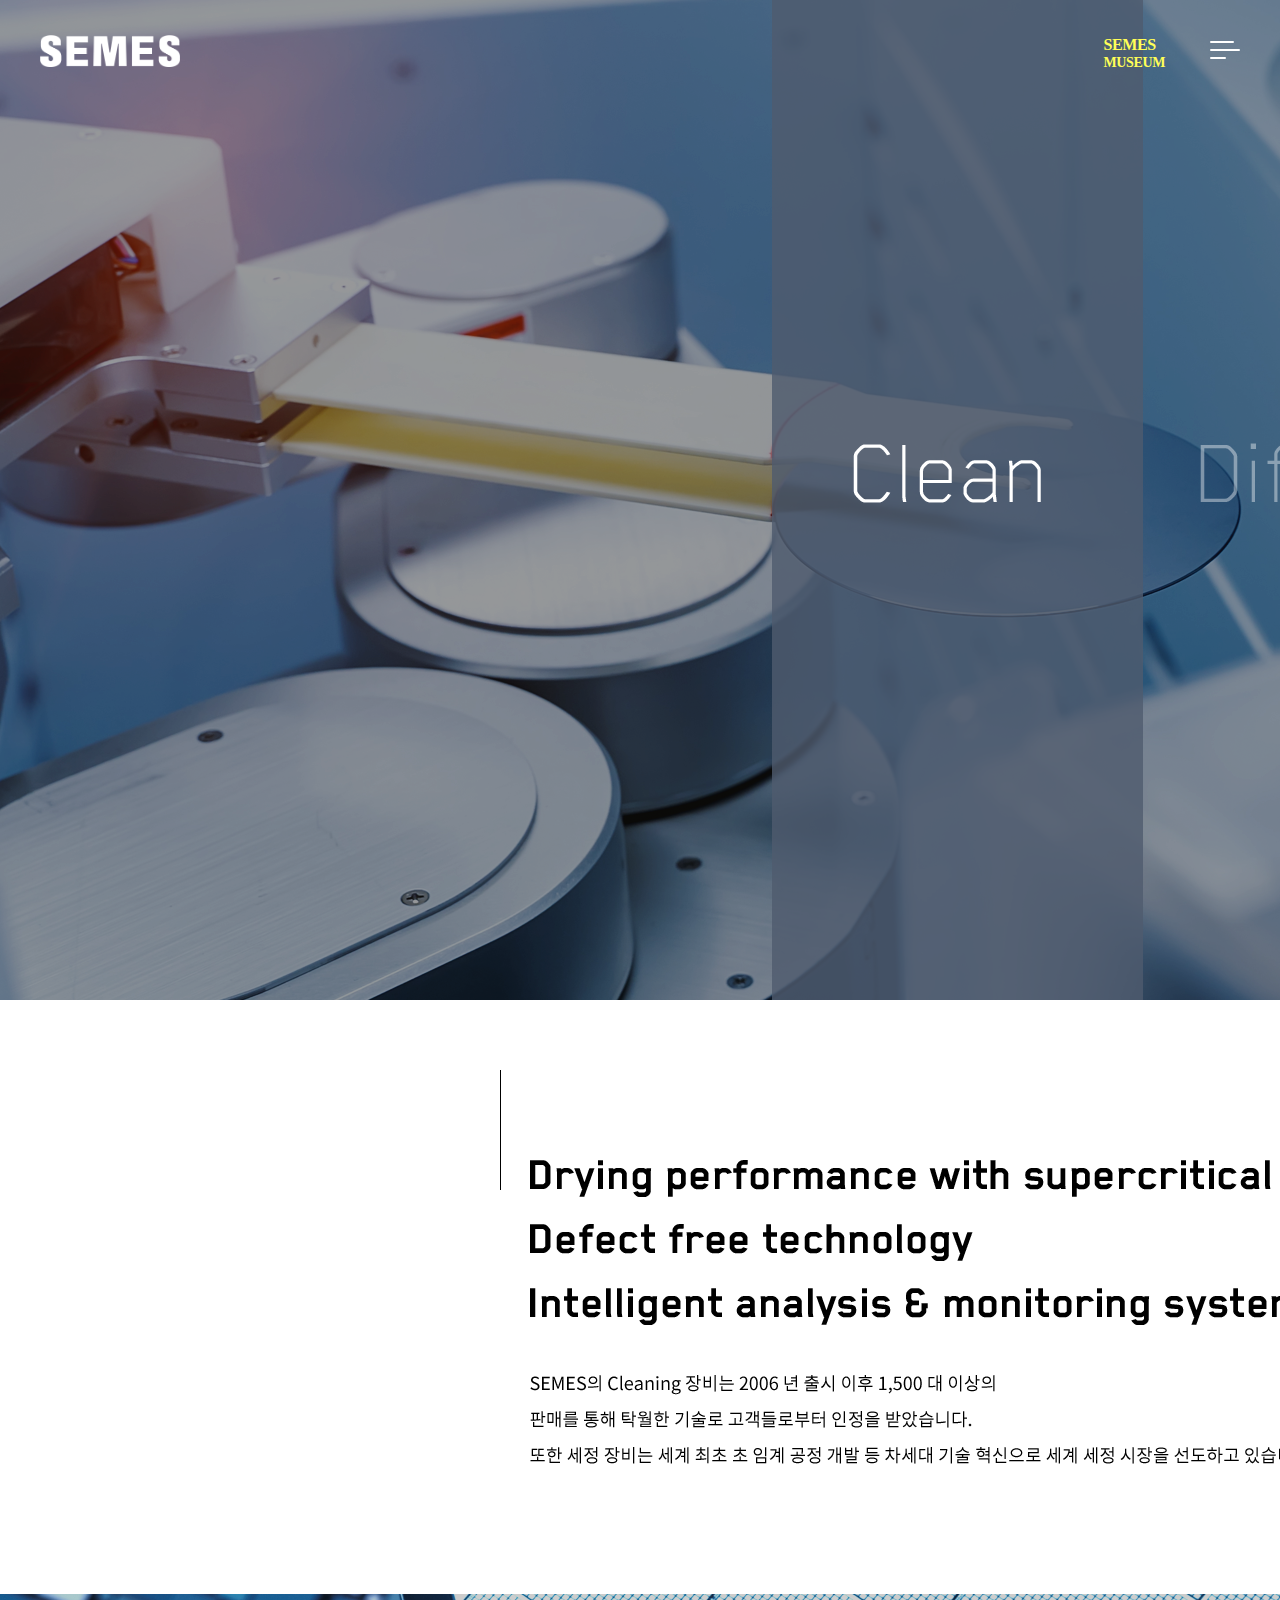
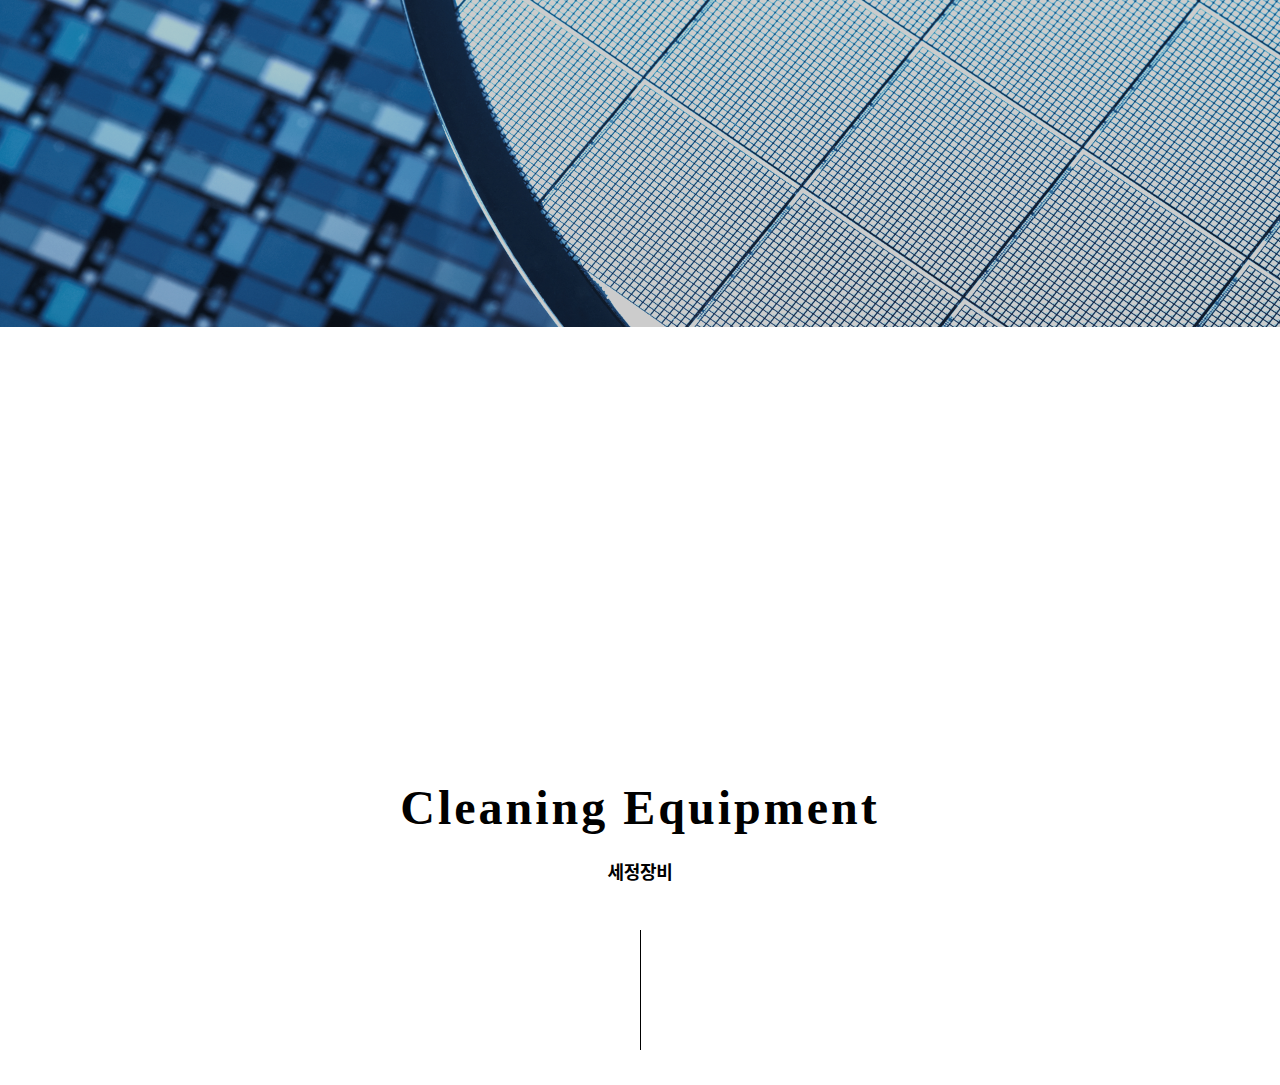
==== type_A/html/Product.html @ 38e9d212 "21.03.02" ====
<!DOCTYPE html>
<html lang="en">
<head>
    <meta charset="UTF-8">
    <meta http-equiv="X-UA-Compatible" content="IE=edge">
    <meta name="viewport" content="width=device-width, initial-scale=1.0">
    <title>product</title>
    <link rel="stylesheet" href="../resources/css/import.css">
    <link rel="stylesheet" href="../resources/css/sub.css">
    <script src="../resources/js/jqery-3.5.1.min.js"></script>
    <script src="../resources/js/ui.js"></script>
    <script src="../resources/js/plugin.js"></script>
    <script src="../resources/js/swiper-bundle.min.js"></script>
</head>
<body>
    <div class="wrap">
        <header>
            <h1 class="eng"><a href="Main.html"><img src="../resources/images/logo.png" alt=""></a></h1>
            <div class="util">
                <ul>
                    <li><a href="#" class="museum eng"><span>SEMES</span><br>MUSEUM</a></li>
                    <li>
                        <a href="javascript:void(0)" class="hamburger">
                            <span></span>
                            <span></span>
                            <span></span>
                        </a>
                    </li>
                </ul>
            </div>
            <nav class="gnb">
                <div class="gnb_wrap">
                    <div class="bg">
                        <video src="../resources/videos/type_A_gnb.mp4" autoplay loop muted></video>
                    </div>
    
                    <div class="dim"></div>
    
                    <div class="global"><a href="#"><img src="../resources/images/menu_global.png" alt=""></a></div>
    
                    <div class="nav">
                        <ul class="menu">
                            <li>
                                <a href="#" class="dep01">Company</a>
                                <ul class="sub_menu">
                                    <li><a href="#">기업개요</a></li>
                                    <li><a href="#">CEO메시지</a></li>
                                    <li><a href="#">경영철학</a></li>
                                    <li><a href="#">연혁</a></li>
                                    <li><a href="#">IR정보</a></li>
                                    <li><a href="#">사업장 안내</a></li>
                                </ul>
                            </li>
                            <li>
                                <a href="#" class="dep01">Product</a>
                                <ul class="sub_menu">
                                    <li><a href="#">반도체 장비</a></li>
                                    <li><a href="#">디스플레이 장비</a></li>
                                </ul>
                            </li>
                            <li>
                                <a href="#" class="dep01">Media</a>
                                <ul class="sub_menu">
                                    <li><a href="#">뉴스룸</a></li>
                                    <li><a href="#">세메스를 말하다</a></li>
                                    <li><a href="#">물류자동화 장비</a></li>
                                </ul>
                            </li>
                            <li>
                                <a href="#" class="dep01">Careers</a>
                                <ul class="sub_menu">
                                    <li><a href="#">인재상</a></li>
                                    <li><a href="#">인사제도</a></li>
                                    <li><a href="#">채용절차</a></li>
                                    <li><a href="#">직무안내</a></li>
                                    <li><a href="#">채용공고 채용 FAQ</a></li>
                                    <li><a href="#">나의지원현황</a></li>
                                </ul>
                            </li>
                            <li>
                                <a href="#" class="dep01">Substainbility</a>
                                <ul class="sub_menu">
                                    <li><a href="#">윤리경영</a></li>
                                    <li><a href="#">준법경영</a></li>
                                    <li><a href="#">상생협력</a></li>
                                    <li><a href="#">환경·안전경영</a></li>
                                    <li><a href="#">사회공헌</a></li>
                                </ul>
                            </li>
                            <li>
                                <a href="#" class="dep01">Customer</a>
                                <ul class="sub_menu">
                                    <li><a href="#">제품 지원 / 서비스</a></li>
                                    <li><a href="#">협력사 서비스</a></li>
                                    <li><a href="#">오시는 길</a></li>
                                    <li><a href="#">문의하기</a></li>
                                </ul>
                            </li>
                        </ul>
                        <ul></ul>
                    </div>
    
                    <div class="bt_menu">
                        <ul>
                            <li><a href="#"><img src="../resources/images/bt_menu_01.png" alt=""></a></li>
                            <li><a href="#"><img src="../resources/images/bt_menu_02.png" alt=""></a></li>
                            <li><a href="#"><img src="../resources/images/bt_menu_03.png" alt=""></a></li>
                            <li><a href="#"><img src="../resources/images/bt_menu_04.png" alt=""></a></li>
                            <li><a href="#"><img src="../resources/images/bt_menu_05.png" alt=""></a></li>
                            <li><a href="#"><img src="../resources/images/bt_menu_06.png" alt=""></a></li>
                            <li><a href="#"><img src="../resources/images/bt_menu_07.png" alt=""></a></li>
                            <li><a href="#"><img src="../resources/images/bt_menu_08.png" alt=""></a></li>
                        </ul>
                    </div>
                </div>
            </nav>
        </header>
        <main>
            <section class="vsl">
                <img src="../resources/images/product_main_vsl.png" alt="clean">
            </section>
    
            <section class="sect_02">
                <dl>
                    <dt><img src="../resources/images/sect_02_desc_01.png" alt=""></dt>
                    <dd><img src="../resources/images/sect_02_desc_02.png" alt=""></dd>
                </dl>
            </section>
    
            <div class="sect_03 scrollCtr">
                <div class="bcg1"></div>
            </div>
    
            <section class="sect_04">
                <div class="tit">
                    <h2 class="eng">Cleaning Equipment</h2>
                    <p>세정장비</p>
                </div>
            </section>
        </main>
    </div>
    
</body>
</html>
---- type_A/resources/css/import.css ----
@charset 'utf-8';


@import url('reset.css');
@import url('swiper.min.css');
@import url('global.css');

@font-face{
	font-family: Noto Sans CJK KR;
	font-weight: 400;
	src: url('../font/NOTOSANSCJKKR-REGULAR.OTF');
}

@font-face{
	font-family: Noto sans CJK KR;
	font-weight: 700;
	src: url('../font/NOTOSANSCJKKR-BOLD.OTF');
}

@font-face{
	font-family: Nunito Sans;
	font-weight: 400;
	src: url('../font/NunitoSans-Regular.ttf');
}

@font-face{
	font-family: Nunito Sans;
	font-weight: 600;
	src: url('../font/NunitoSans-SemiBold.ttf');
}

@font-face{
	font-family: Nunito Sans;
	font-weight: 700;
	src: url('../font/NunitoSans-Bold.ttf');
}

@font-face{
	font-family: Blender Pro;
	font-weight: 300;
	src: url('../font/BlenderPro-Thin.ttf');
}

@font-face{
	font-family: Blender Pro;
	font-weight: 700;
	src: url('../font/BlenderPro-Bold.ttf');
}

@font-face{
	font-family: Blender Pro;
	font-weight: 800;
	src: url('../font/BlenderPro-Heavy.ttf');
}
---- type_A/resources/css/sub.css ----
main{width: 100%; max-width: 1920px; margin: 0 auto;}
.fl{float: left;}
.fr{float: right;}

.vsl{width: 100%;}

.sect_02{
    width: 100%; padding: 160px 0 130px 530px; 
}
.sect_02 dl{display: inline-block;}
.sect_02 dl dt{margin-bottom: 50px; position: relative;}
.sect_02 dl dt::before{
    content: ''; display: block; width: 1px; height: 120px; 
    position: absolute; left: -30px; top: -90px; z-index: 5;
    background: #000;
}

.sect_03{
    width: 100%; height: 100%;
}
.sect_03 .bcg1{
    width: 100%; height: 500px;
    background: url('../images/product_sect_03_bg.png')no-repeat right 0;
    background-size: 100%;
}


.sect_04{width: 100%; padding: 290px 0 35px;}
.sect_04 .tit{width: 100%; display: block; text-align: center;}
.sect_04 .tit:after{content: ''; display: block; width: 1px; height: 120px; margin:50px auto 0; background-color: #000;}
.sect_04 .tit h2{margin-bottom: 30px; font-size: 48px; font-weight: 700; line-height: 1; letter-spacing: 3px; color: #000;}
.sect_04 .tit p{font-size: 18px; font-weight: 700; line-height: 1; color: #000;}
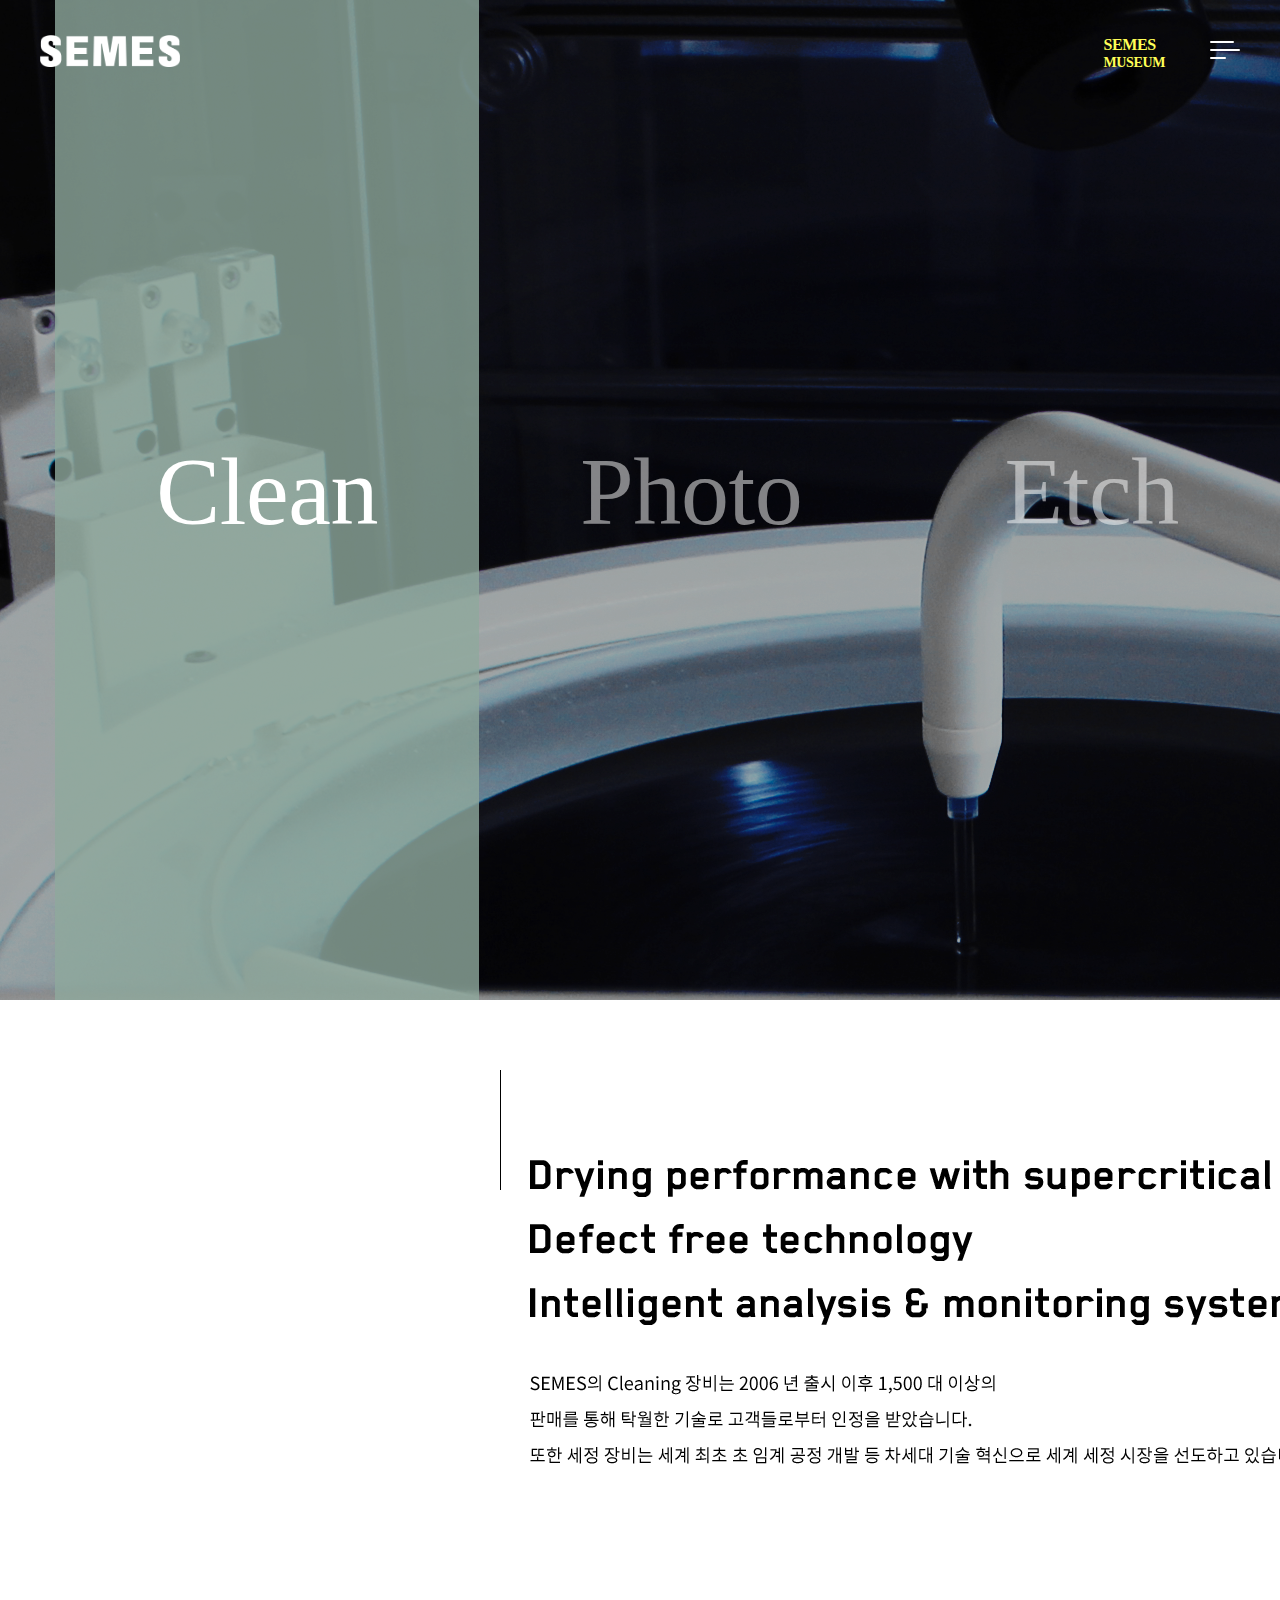
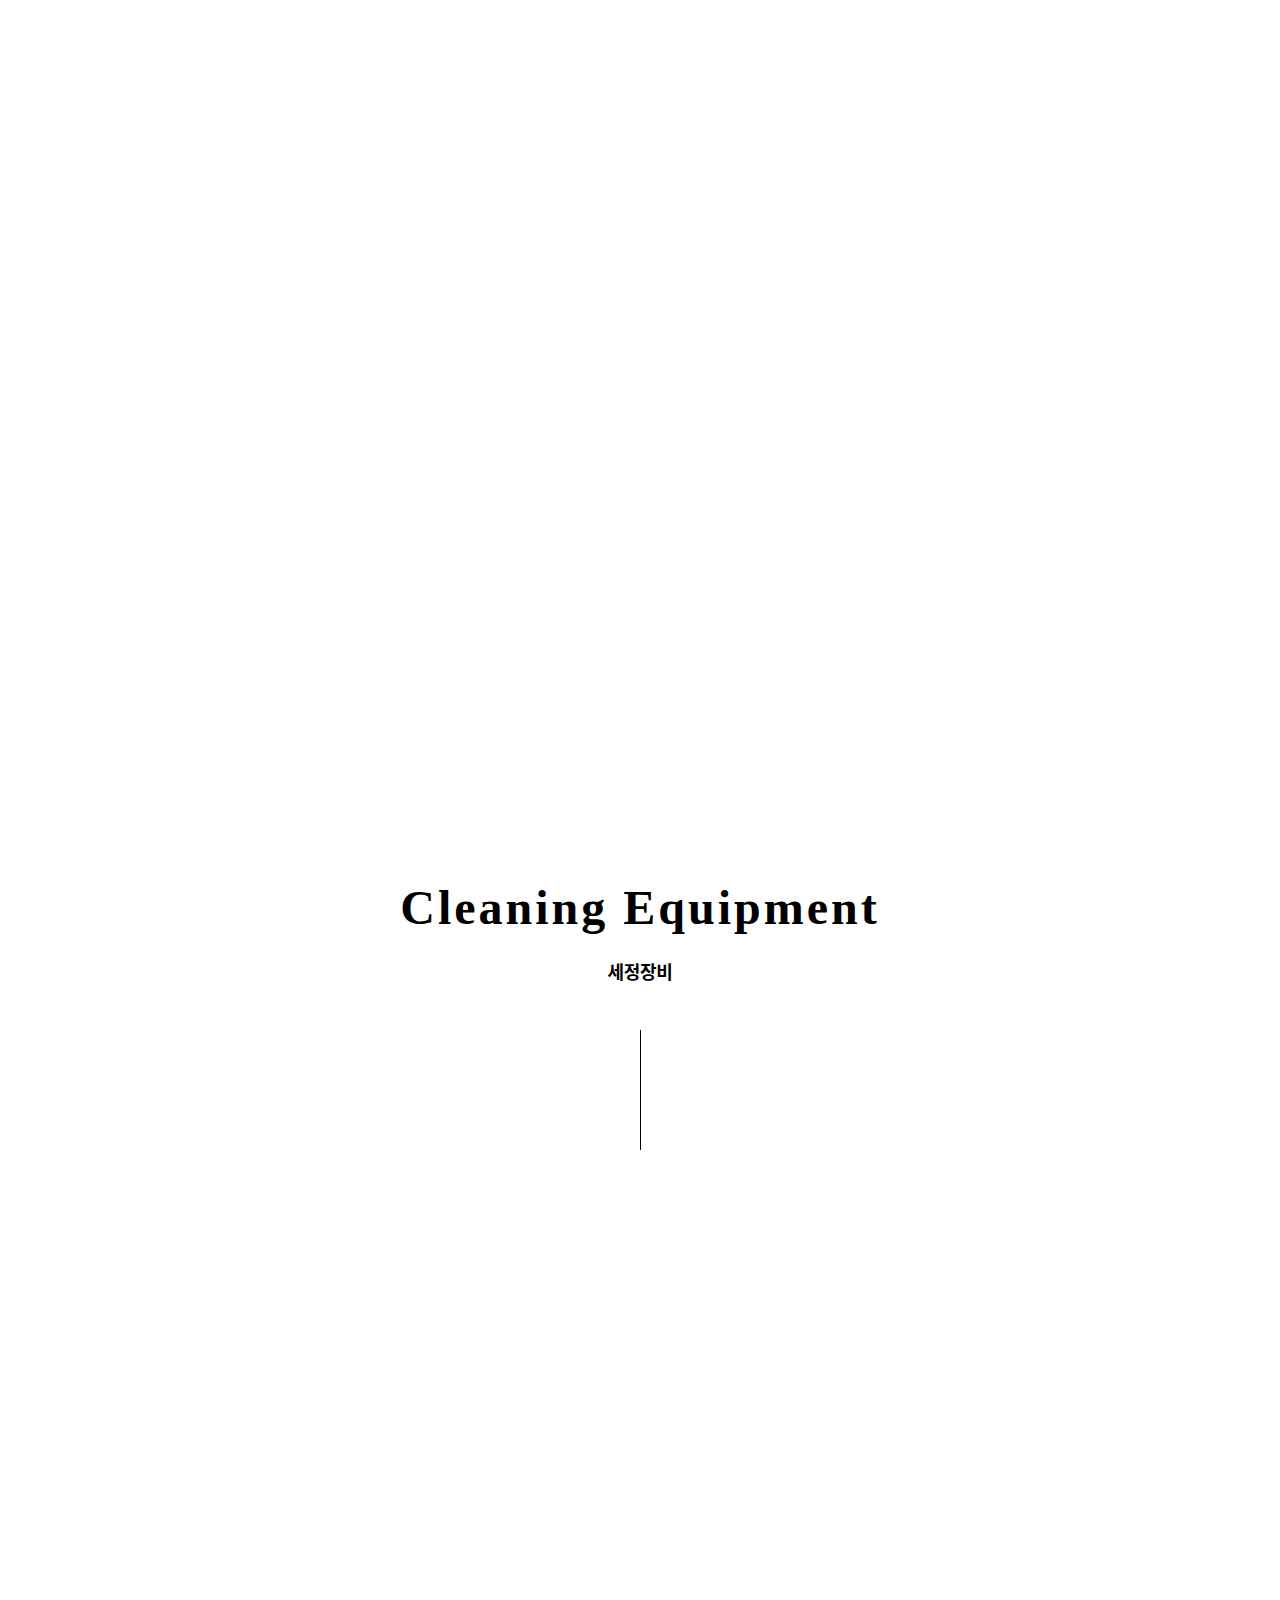
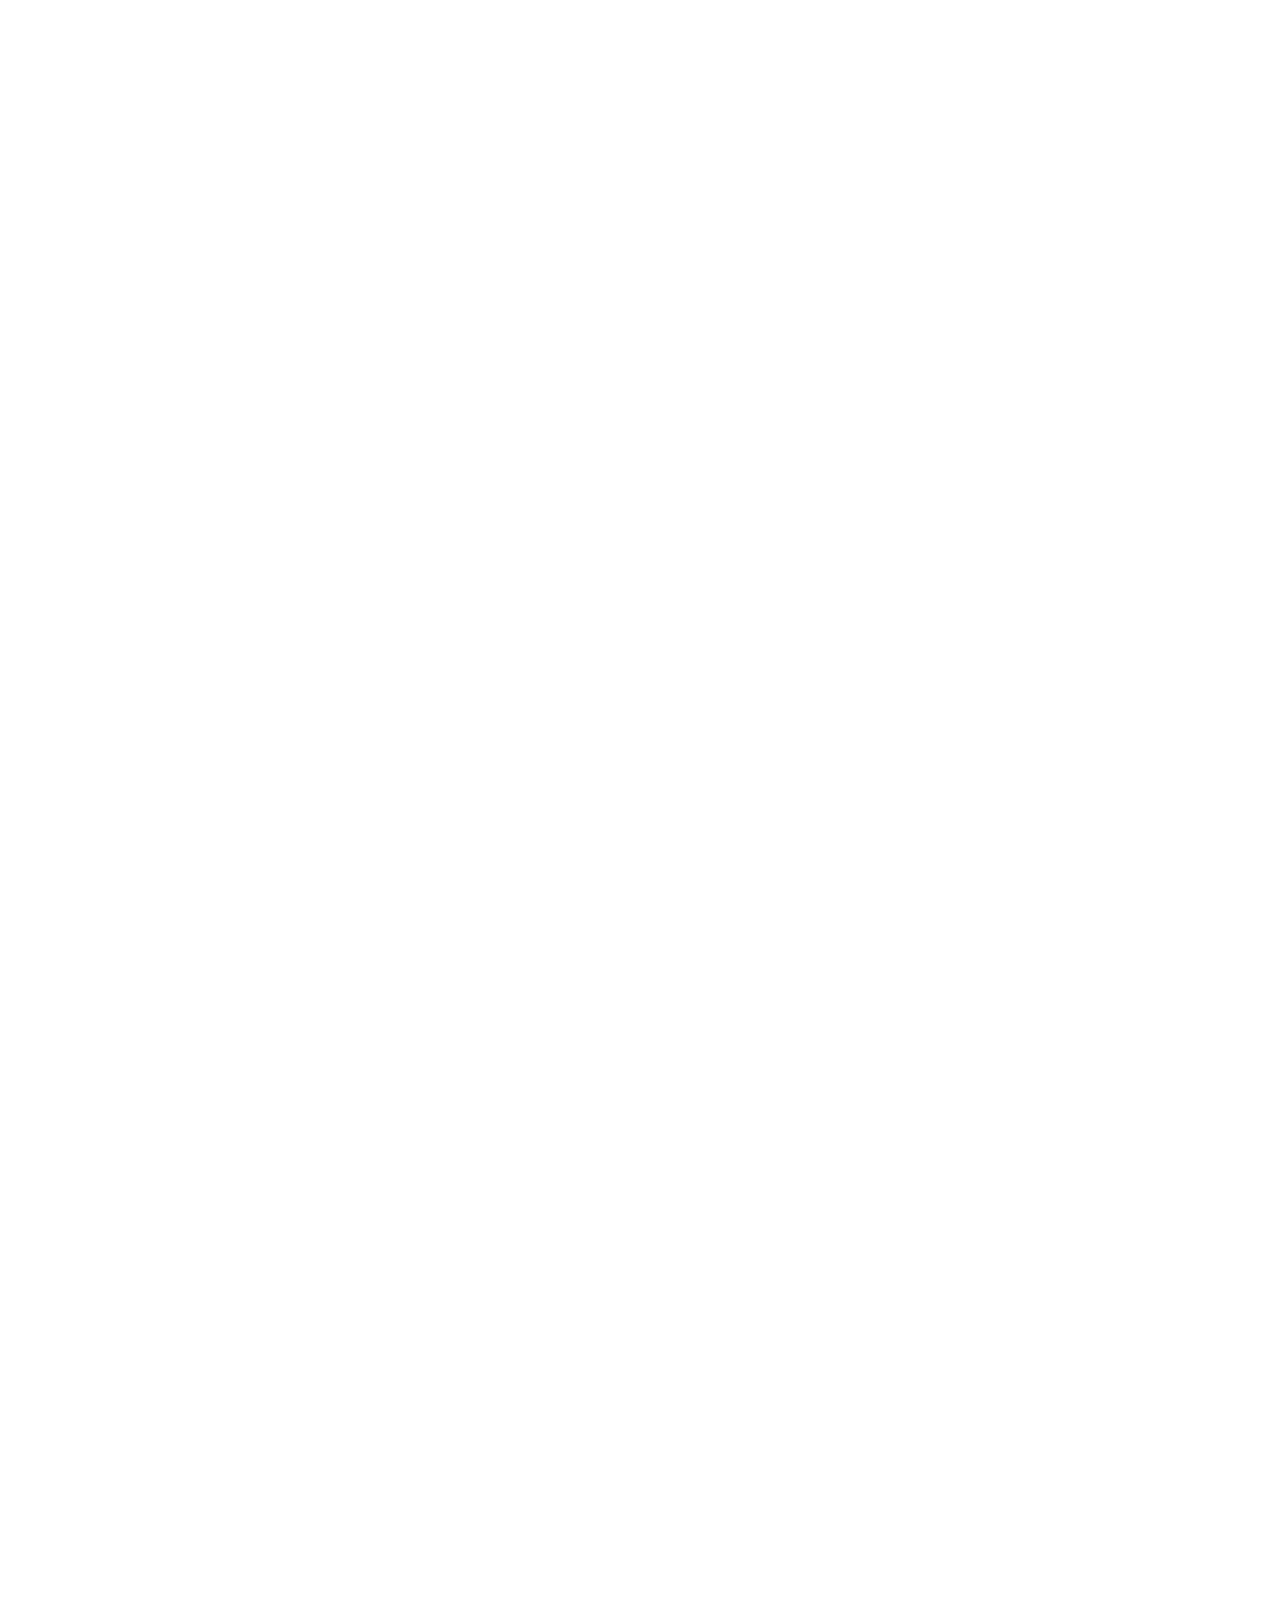
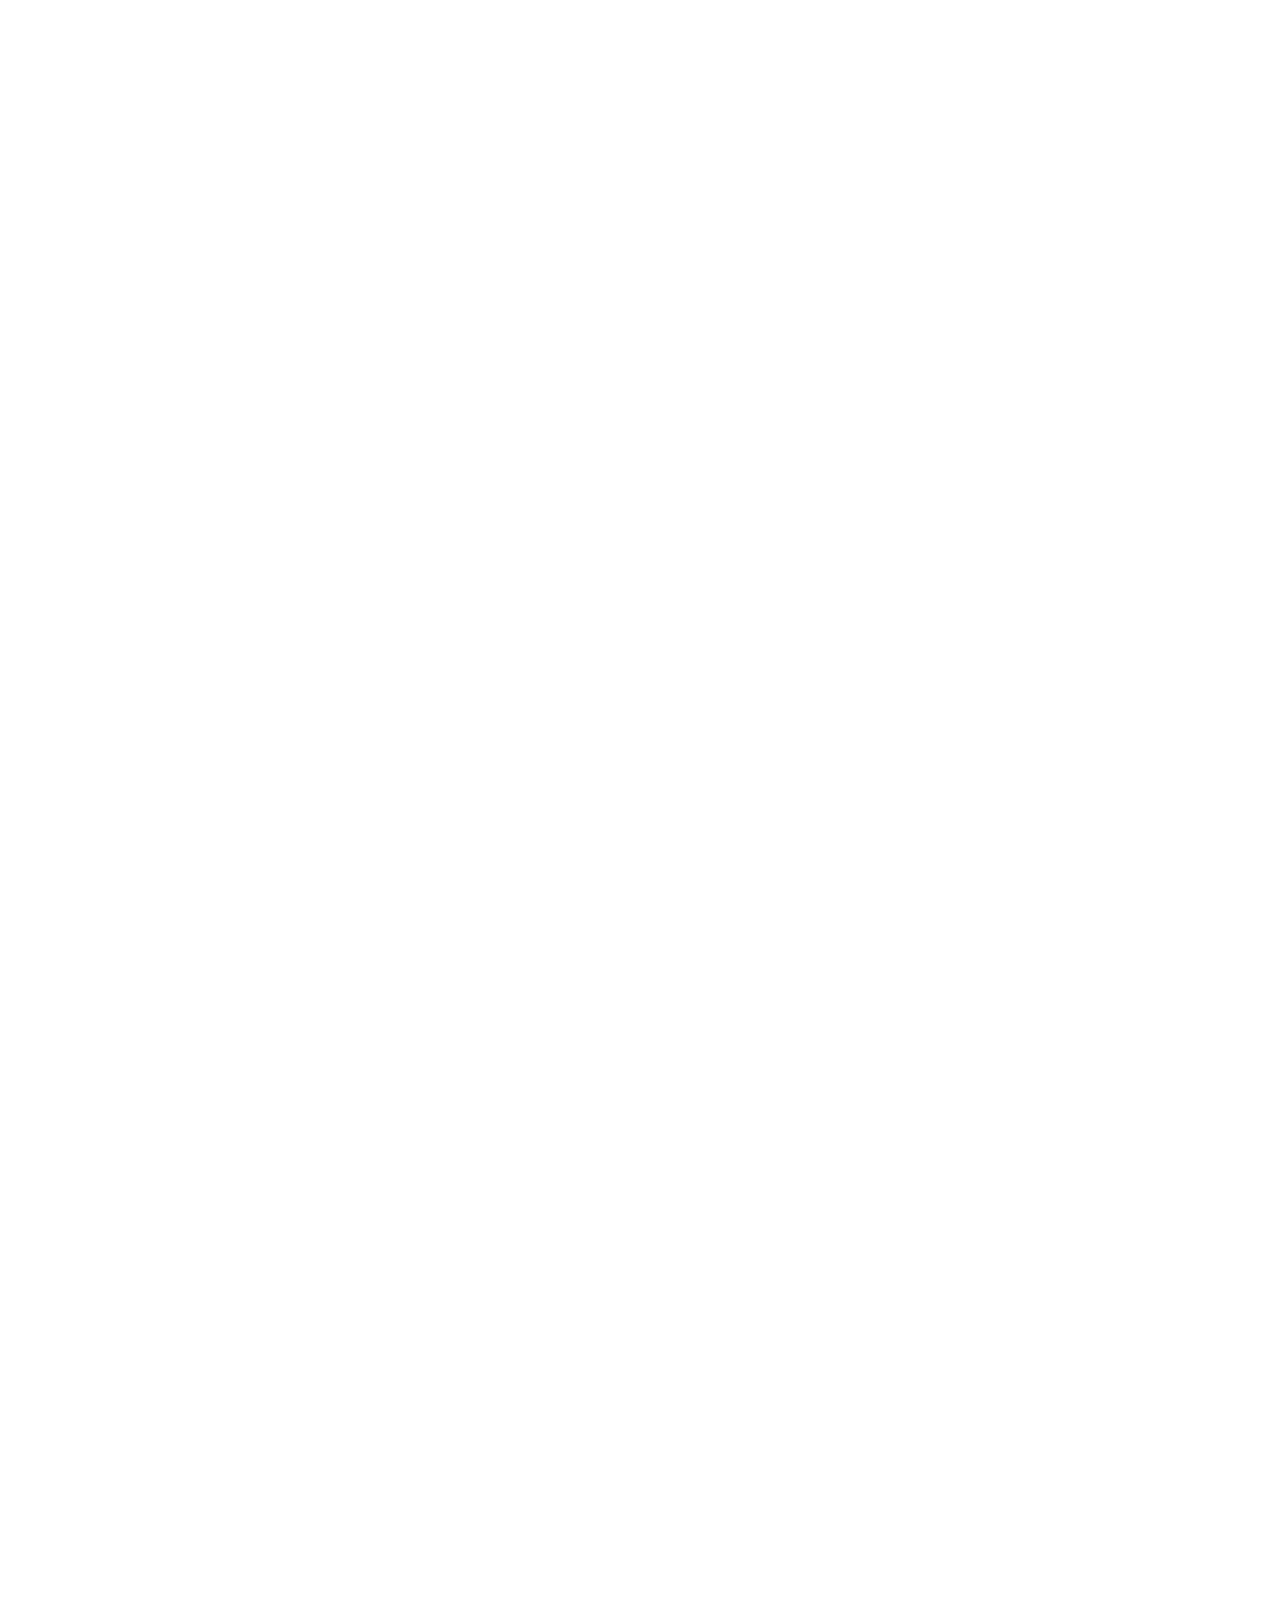
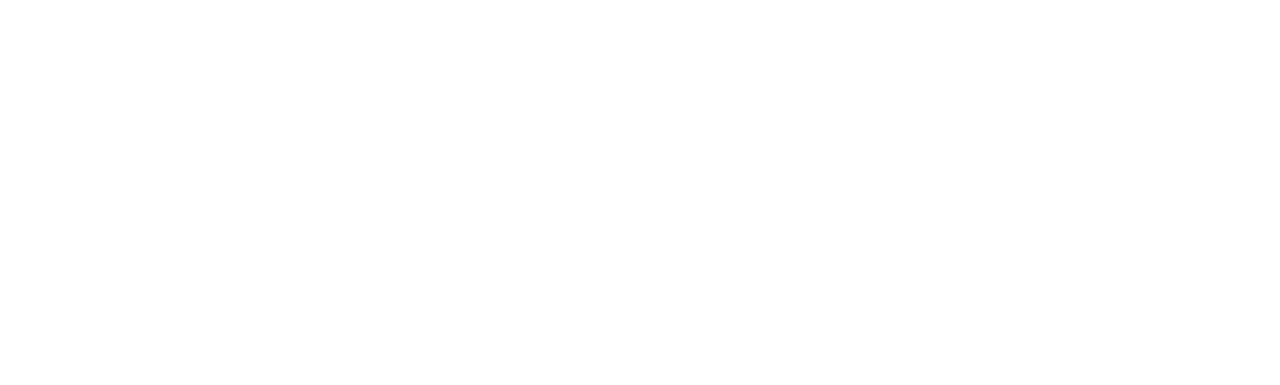
==== commit cf3f8442: "21.03.05 commit" ====
--- a/type_A/html/Product.html
+++ b/type_A/html/Product.html
@@ -12,7 +12,7 @@
     <script src="../resources/js/plugin.js"></script>
     <script src="../resources/js/swiper-bundle.min.js"></script>
 </head>
-<body>
+<body id="product">
     <div class="wrap">
         <header>
             <h1 class="eng"><a href="Main.html"><img src="../resources/images/logo.png" alt=""></a></h1>
@@ -116,8 +116,32 @@
             </nav>
         </header>
         <main>
-            <section class="vsl">
-                <img src="../resources/images/product_main_vsl.png" alt="clean">
+            <section class="vsl" id="vslBg">
+                <div class="inner">
+                    <div class="cont eng clean">
+                        <h2 class="active" data-vslNumb="0">Clean</h2>
+                        <span></span>
+                    </div>
+                    <div class="cont eng photo">
+                        <h2 data-vslNumb="1">Photo</h2>
+                        <span></span>
+                    </div>
+                    <div class="cont eng etch">
+                        <h2 data-vslNumb="2">Etch</h2>
+                        <span></span>
+                    </div>
+                </div>
+                <!-- <ul>
+                    <li>
+                        <a class="eng">Clean</a>
+                    </li>
+                    <li>
+                        <a class="eng">Photo</a>
+                    </li>
+                    <li>
+                        <a class="eng">Etch</a>
+                    </li>
+                </ul> -->
             </section>
     
             <section class="sect_02">
@@ -137,7 +161,224 @@
                     <p>세정장비</p>
                 </div>
             </section>
+
+            <!-- <section class="equip">
+
+                <div class="sl_wrap01">
+
+                    <div class="sc_tab"><img src="../resources/images/product_slide_01_tab.png" alt="tab"></div>
+                    <div class="req"><a href="#"><img src="../resources/images/product_slide_request.png" alt="request"></a></div>
+                    <div class="info_btn"><a href="#"><img src="../resources/images/product_slide_info_btn.png" alt=""></a></div>
+
+                    <div class="swiper-container out_sl">
+                        <div class="swiper-wrapper">
+
+                            <div class="swiper-slide sl_01" data-title="INTRO">
+                                <div class="inner">
+                                    <div class="desc fl">
+                                        <dl>
+                                            <dt><img src="../resources/images/product_slide_01_dt.png" alt=""></dt>
+                                            <dd><img src="../resources/images/product_slide_01_dd.png" alt=""></dd>
+                                        </dl>
+                                        <a href="#" class="bro"><img src="../resources/images/product_slide_01_brochure.png" alt=""></a>
+                                    </div>
+                                    <div class="visual fr"><img src="../resources/images/product_slide_01_sc01.png" alt=""></div>
+                                </div>
+                            </div>
+                            
+                            <div class="swiper-slide sl_02" data-title="SPEC">
+                                <div class="desc"><img src="../resources/images/product_slide_01_sc02.png" alt=""></div>
+                            </div>
+                            
+                            <div class="swiper-slide sl_03" data-title="GALLERY">
+                                <div class="sl_03_wrap">
+                                    
+                                    <div class="swiper-container in_sl">
+                                        <div class="swiper-wrapper">
+                                            <div class="swiper-slide"><img src="../resources/images/product_slide_01_sc03_01.png" alt=""></div>
+                                            <div class="swiper-slide"><img src="../resources/images/product_slide_01_sc03_02.png" alt=""></div>
+                                            <div class="swiper-slide"><img src="../resources/images/product_slide_01_sc03_03.png" alt=""></div>
+                                            <div class="swiper-slide"><img src="../resources/images/product_slide_01_sc03_04.png" alt=""></div>
+                                        </div>
+                                    </div>
+                                    
+                                    <div class="in_sl_paging">
+                                        <div class="swiper-button-next in_sl"></div>
+                                        <div class="swiper-button-prev in_sl"></div>
+                                    </div>
+
+                                    <script>
+                                        var swiper = new Swiper('.sl_03 .sl_03_wrap .swiper-container.in_sl', {
+                                            autoHeight:'auto',
+                                            touchRatio: 0,
+                                            slidesPerView: 'auto',
+                                            spaceBetween: 2,
+                                            navigation: {
+                                                nextEl: '.sl_03 .sl_03_wrap .in_sl_paging .swiper-button-next',
+                                                prevEl: '.sl_03 .sl_03_wrap .in_sl_paging .swiper-button-prev',
+                                            },
+                                        });
+                                    </script>
+                                </div>
+                            </div>
+
+                        </div>
+                        
+                    </div>
+
+                    <div class="swiper-button-next out_sl"></div>
+                    <div class="swiper-button-prev out_sl"></div>
+
+                    <div class="swiper-pagination ns"></div>
+
+                    <script>
+                        var titles = document.querySelectorAll('.equip .sl_wrap01 .swiper-container.out_sl .swiper-slide');
+                        var title = [];
+                            titles.forEach(function(element) {
+                                title.push(element.dataset.title);
+                            });
+    
+                        var swiper = new Swiper('.equip .sl_wrap01 .swiper-container.out_sl', {
+                            autoHeight: true,
+                            clickable:false,
+                            touchRatio: 0,
+                            pagination: {
+                                el: '.equip .sl_wrap01 .swiper-pagination',
+                                clickable: true,
+                                renderBullet: function (index, className) {
+                                    return '<span class="' + className + '">' + title[index] + '</span>';
+                                },
+                            },
+                            navigation: {
+                                nextEl: '.equip .sl_wrap01 .swiper-button-next.out_sl',
+                                prevEl: '.equip .sl_wrap01 .swiper-button-prev.out_sl',
+                            },
+                        });
+                    </script>
+
+                </div>
+
+            </section> -->
+
+            <section class="equip">
+                <div class="sl_wrap">
+                    
+                    <div class="swiper-container">
+                        <div class="swiper-wrapper">
+                            <div class="swiper-slide">
+                                <div class="tab"><img src="../resources/images/product_slide_01_tab_01.png" alt=""></div>
+                                <div class="desc">
+                                    <dl>
+                                        <dt><img src="../resources/images/product/slide_01_crystal_desc_01.png" alt=""></dt>
+                                        <dd><img src="../resources/images/product/slide_01_crystal_desc_02.png" alt=""></dd>
+                                    </dl>
+                                    <a href="#" class="bro_btn"><img src="../resources/images/product/slide_bro_btn.png" alt=""></a>
+                                </div>
+
+                                <div class="visual"><img src="../resources/images/product/slide_01_crystal_vsl.png" alt=""></div>
+
+                                <div class="info_btn">
+                                    <img class="open1" src="../resources/images/product/slide_info_btn.png" alt="">
+                                    <img class="close1" src="../resources/images/product/slide_info_close_btn.png" alt="">
+                                    <div class="pop" id="popUp1">
+                                        <img class="layer" src="../resources/images/product/slide_01_crystal_layerpop.png" alt="">
+                                    </div>
+                                </div>
+
+                                <div class="req_btn"><img src="../resources/images/product/slide_req_btn.png" alt=""></div>
+                            </div>
+
+                            <div class="swiper-slide">
+                                <div class="tab"><img src="../resources/images/product_slide_02_tab.png" alt=""></div>
+                                <div class="desc">
+                                    <dl>
+                                        <dt><img src="../resources/images/product/slide_02_lotus_desc_01.png" alt=""></dt>
+                                        <dd><img src="../resources/images/product/slide_02_lotus_desc_02.png" alt=""></dd>
+                                    </dl>
+                                    <a href="#" class="bro_btn"><img src="../resources/images/product/slide_bro_btn.png" alt=""></a>
+                                </div>
+                                <div class="visual"><img src="../resources/images/product/slide_02_lotus_vsl.png" alt=""></div>
+
+                                <div class="info_btn">
+                                    <img class="open2" src="../resources/images/product/slide_info_btn.png" alt="">
+                                    <img class="close2" src="../resources/images/product/slide_info_close_btn.png" alt="">
+                                    <div class="pop" id="popUp2">
+                                        <img class="layer" src="../resources/images/product/slide_02_lotus_layerpop.png" alt="">
+                                    </div>
+                                </div>
+
+                                <div class="req_btn"><img src="../resources/images/product/slide_req_btn.png" alt=""></div>
+                            </div>
+                            <div class="swiper-slide">
+                                <div class="tab"><img src="../resources/images/product_slide_03_tab.png" alt=""></div>
+                                <div class="desc">
+                                    <dl>
+                                        <dt><img src="../resources/images/product/slide_03_prime_desc_01.png" alt=""></dt>
+                                        <dd><img src="../resources/images/product/slide_03_prime_desc_02.png" alt=""></dd>
+                                    </dl>
+                                    <a href="#" class="bro_btn"><img src="../resources/images/product/slide_bro_btn.png" alt=""></a>
+                                </div>
+                                <div class="visual"><img src="../resources/images/product/slide_03_prime_vsl.png" alt=""></div>
+
+                                <div class="info_btn">
+                                    <img class="open3" src="../resources/images/product/slide_info_btn.png" alt="">
+                                    <img class="close3" src="../resources/images/product/slide_info_close_btn.png" alt="">
+                                    <div class="pop" id="popUp3">
+                                        <img class="layer" src="../resources/images/product/slide_03_prime_layerpop.png" alt="">
+                                    </div>
+                                </div>
+
+                                <div class="req_btn"><img src="../resources/images/product/slide_req_btn.png" alt=""></div>
+                            </div>
+
+                            <div class="swiper-slide">
+                                <div class="tab"><img src="../resources/images/product_slide_04_tab.png" alt=""></div>
+                                <div class="desc">
+                                    <dl>
+                                        <dt><img src="../resources/images/product/slide_04_iris_desc_01.png" alt=""></dt>
+                                        <dd><img src="../resources/images/product/slide_04_iris_desc_02.png" alt=""></dd>
+                                    </dl>
+                                    <a href="#" class="bro_btn"><img src="../resources/images/product/slide_bro_btn.png" alt=""></a>
+                                </div>
+                                <div class="visual"><img src="../resources/images/product/slide_04_iris_vsl.png" alt=""></div>
+
+                                <div class="info_btn">
+                                    <img class="open4"  src="../resources/images/product/slide_info_btn.png" alt="">
+                                    <img class="close4"  src="../resources/images/product/slide_info_close_btn.png" alt="">
+                                    <div class="pop" id="popUp4">
+                                        <img class="layer" src="../resources/images/product/slide_04_iris_layerpop.png" alt="">
+                                    </div>
+                                </div>
+
+                                <div class="req_btn"><img src="../resources/images/product/slide_req_btn.png" alt=""></div>
+                            </div>
+                        </div>
+                    </div>
+
+                    <script>
+                        var swiper = new Swiper('.swiper-container', {
+                            direction: 'vertical',
+                            speed: 800,
+                            slidesPerView: 1,
+                            spaceBetween: 0,
+                            mousewheel: true,
+                        });
+                    </script>
+                </div>
+            </section>
+            
+            <section class="sect_06 scrollCtr">
+                <div class="bcg1"></div>
+                <div class="desc">
+                    <ul>
+                        <li><a href="#"><img src="../resources/images/product/sect_06_desc_01.png" alt=""></a></li>
+                        <li><a href="#"><img src="../resources/images/product/sect_06_desc_02.png" alt=""></a></li>
+                    </ul>
+                </div>
+            </section>
         </main>
+
+        <footer><img src="../resources/images/product/footer.png" alt=""></footer>
     </div>
     
 </body>
--- a/type_A/resources/css/sub.css
+++ b/type_A/resources/css/sub.css
@@ -1,8 +1,30 @@
-main{width: 100%; max-width: 1920px; margin: 0 auto;}
+.wrap{width: 100%; max-width: 1920px; margin: 0 auto;}
+main{width: 100%;}
 .fl{float: left;}
 .fr{float: right;}
+.ns{font-family: "Nunito Sans" !important;}
 
-.vsl{width: 100%;}
+.vsl{
+    width: 100%; height: 1000px;
+    position: relative;
+    background-image: url('../images/product/main_vsl_bg_01.png');
+    background-repeat: no-repeat;
+    background-size: cover;
+}
+.vsl .inner{display: block; width: auto; height: 100%; position: absolute; right: 0; top: 0; z-index: 0;}
+.vsl .inner:after{content: ''; display: block; visibility: hidden; clear: both;}
+.vsl .inner .cont{display: block; width: auto; height: 100%; float: left; position: relative; padding: 444px 101px 0; box-sizing: border-box;}
+.vsl .inner .cont h2{font-size: 96px; font-weight: 300; line-height: 1; color: #fff; opacity: 0.5; cursor: pointer; position: relative; z-index: 10;}
+.vsl .inner .cont h2.active{opacity: 1;}
+.vsl .inner .cont.clean h2.active + span{background:url('../images/product/main_vsl_clean_bg.png')}
+.vsl .inner .cont.photo h2.active + span{background:url('../images/product/main_vsl_photo_bg.png')}
+.vsl .inner .cont.etch h2.active + span{background:url('../images/product/main_vsl_etch_bg.png')}
+.vsl .inner .cont span{display: block; width: 100%; height: 100%; position: absolute; left: 0; top: 0; z-index: 5;}
+/* .vsl ul{width: auto; height: 100%; position: absolute; right: 0; top: 0; z-index: 10;}
+.vsl ul:after{content: ''; display: block; visibility: hidden; clear: both;}
+.vsl ul li{display: block; float: left; width: auto; height: 100%; padding: 444px 102px 0; box-sizing: border-box; }
+.vsl ul li a{display: inline-block; font-size: 96px; font-weight: 300; line-height: 1; color: #fff; opacity: 0.5; cursor: pointer;}
+.vsl ul li a:hover{opacity: 1;} */
 
 .sect_02{
     width: 100%; padding: 160px 0 130px 530px; 
@@ -16,12 +38,12 @@
 }
 
 .sect_03{
-    width: 100%; height: 100%;
+    width: 100%; min-height: 600px; overflow: hidden;
 }
 .sect_03 .bcg1{
-    width: 100%; height: 500px;
-    background: url('../images/product_sect_03_bg.png')no-repeat right 0;
-    background-size: 100%;
+    width: 100%; min-height: 600px;
+    background: url('../images/product_sect_03_bg_02.png')no-repeat right 0;
+    background-size: 100%; background-attachment: fixed;
 }
 
 
@@ -29,4 +51,86 @@
 .sect_04 .tit{width: 100%; display: block; text-align: center;}
 .sect_04 .tit:after{content: ''; display: block; width: 1px; height: 120px; margin:50px auto 0; background-color: #000;}
 .sect_04 .tit h2{margin-bottom: 30px; font-size: 48px; font-weight: 700; line-height: 1; letter-spacing: 3px; color: #000;}
-.sect_04 .tit p{font-size: 18px; font-weight: 700; line-height: 1; color: #000;}+.sect_04 .tit p{font-size: 18px; font-weight: 700; line-height: 1; color: #000;}
+
+.equip{width: 100%; height: 1000px;}
+.equip .sl_wrap{width: 100%; height: 100%;}
+.equip .sl_wrap .swiper-container{width: 100%; height: 100%;}
+.equip .sl_wrap .swiper-container .swiper-slide{
+    width: 100%; height: 1000px; padding: 397px 0 0 180px;
+    position: relative; background: url('../images/product/slide_bg.png')no-repeat 0 0; background-size: cover;
+}
+.equip .sl_wrap .swiper-container .swiper-slide .tab{width: 100%; display: block; position: absolute; top: 60px; left: 180px; z-index: 10;}
+.equip .sl_wrap .swiper-container .swiper-slide .info_btn{position: absolute; left: 40px; bottom: 40px; z-index: 10; cursor: pointer;}
+.equip .sl_wrap .swiper-container .swiper-slide .info_btn .close1{display: none; position: absolute; left: 0; bottom: 0; z-index: 10; cursor: pointer;}
+.equip .sl_wrap .swiper-container .swiper-slide .info_btn .close2{display: none; position: absolute; left: 0; bottom: 0; z-index: 10; cursor: pointer;}
+.equip .sl_wrap .swiper-container .swiper-slide .info_btn .close3{display: none; position: absolute; left: 0; bottom: 0; z-index: 10; cursor: pointer;}
+.equip .sl_wrap .swiper-container .swiper-slide .info_btn .close4{display: none; position: absolute; left: 0; bottom: 0; z-index: 10; cursor: pointer;}
+.equip .sl_wrap .swiper-container .swiper-slide .info_btn .pop{display: none; position: absolute; left: 0; bottom: 55px; z-index: 10;}
+
+.equip .sl_wrap .swiper-container .swiper-slide .req_btn{position: absolute; right: 40px; bottom: 40px; z-index: 10; cursor: pointer;}
+
+.equip .sl_wrap .swiper-container .swiper-slide .desc{display: block;}
+.equip .sl_wrap .swiper-container .swiper-slide .desc dl dt{display:block; margin-bottom: 62px;}
+.equip .sl_wrap .swiper-container .swiper-slide .desc .bro_btn{display:block; margin-top: 57px;}
+.equip .sl_wrap .swiper-container .swiper-slide .visual{display: block; width: 1160px; position: absolute; top: 0; right: 0; z-index: 5;}
+
+.sect_06{
+    width: 100%; height: 220px; overflow: hidden; position: relative;
+}
+.sect_06 .bcg1{
+    width: 100%; height: 220px;
+    background: url('../images/product/sect_06_bg.png')no-repeat 0 0;
+    background-size: 100%;
+}
+.sect_06 ul{display: block; width: 100%; height: 220px; position: absolute; left: 0; top: 0; z-index: 10;}
+.sect_06 ul:after{content: ''; display: block; visibility: hidden; clear: both;}
+.sect_06 ul li{float: left; width: 50%; height: 100%; padding-top: 96px; text-align: center; box-sizing: border-box;}
+.sect_06 ul li a{display: block;}
+/* .equip .sl_wrap01{width: 100%; height: 100%; position: relative;}
+.equip .sl_wrap01 .sc_tab{position: absolute; left: 180px; top: 60px; z-index: 10;}
+.equip .sl_wrap01 .req{position: absolute; bottom: 40px; right: 40px; z-index: 10;}
+.equip .sl_wrap01 .info_btn{position: absolute; left: 40px; bottom: 40px; z-index: 10;}
+
+.swiper-button-next.out_sl, .swiper-button-prev.out_sl{color: #000 !important;}
+.swiper-button-next.swiper-button-disabled.out_sl, .swiper-button-prev.swiper-button-disabled.out_sl{opacity: 0;}
+
+.equip .sl_wrap01 .swiper-pagination{width: auto; bottom: 60px; left: 180px; z-index: 10;}
+.equip .sl_wrap01 .swiper-pagination-bullet{
+    width: auto; height: auto; margin: 0 20px 0 0; padding: 20px 100px 0 0;
+    border-radius:0; background: none; border-top: 2px solid #000;
+    font-size: 16px; font-weight: 700; line-height: 1; color: #000;
+}
+.equip .sl_wrap01 .swiper-pagination-bullet-active{border-radius: 0;}
+
+.equip .sl_wrap01 .swiper-container{width: 100%; height: 100%;}
+.equip .sl_wrap01 .swiper-container .swiper-slide{width: 100%; height: 100%; position: relative;}
+.equip .sl_wrap01 .swiper-container .swiper-slide.sl_01{background: url('../images/product_slide_01_bg.png')no-repeat 0 0; background-size: cover;}
+
+.equip .sl_wrap01 .swiper-container .swiper-slide.sl_01 .inner{display: block;}
+.equip .sl_wrap01 .swiper-container .swiper-slide.sl_01 .inner:after{content: ''; display: block; visibility: hidden; clear: both;}
+.equip .sl_wrap01 .swiper-container .swiper-slide.sl_01 .inner .desc{display: block; padding: 395px 0 0 180px;}
+.equip .sl_wrap01 .swiper-container .swiper-slide.sl_01 .inner .desc dl{display: inline-block; margin-bottom: 55px;}
+.equip .sl_wrap01 .swiper-container .swiper-slide.sl_01 .inner .desc dl dt{margin-bottom: 60px;}
+.equip .sl_wrap01 .swiper-container .swiper-slide.sl_01 .inner .desc .bro{display: block;}
+
+.equip .sl_wrap01 .swiper-container .swiper-slide.sl_02{background: url('../images/product_slide_01_sc02_bg.png')no-repeat 0 0; background-size: cover;}
+.equip .sl_wrap01 .swiper-container .swiper-slide.sl_02 .desc{position: absolute; top: 205px; left: 235px; z-index: 10;}
+
+.equip .sl_wrap01 .swiper-container .swiper-slide.sl_03 .sl_03_wrap{width: 1740px; position: absolute; right: 0; top: 217px; z-index: 10;}
+.equip .sl_wrap01 .swiper-container .swiper-slide.sl_03 .sl_03_wrap .swiper-container .swiper-slide{width: 560px !important; height: auto !important;}
+
+.equip .sl_wrap01 .swiper-container .swiper-slide.sl_03 .sl_03_wrap .in_sl_paging{width: 96px; height: 12px; position: absolute; bottom: -45px; right: 78px; z-index: 15;}
+
+.equip .sl_wrap01 .swiper-container .swiper-slide.sl_03 .sl_03_wrap .in_sl_paging .swiper-button-next,
+.equip .sl_wrap01 .swiper-container .swiper-slide.sl_03 .sl_03_wrap .in_sl_paging .swiper-button-prev{display: block; width: 31px; height: 12px; top: 22px;}
+
+.equip .sl_wrap01 .swiper-container .swiper-slide.sl_03 .sl_03_wrap .in_sl_paging .swiper-button-next{right: 0;}
+.equip .sl_wrap01 .swiper-container .swiper-slide.sl_03 .sl_03_wrap .in_sl_paging .swiper-button-prev{left: 0;}
+.equip .sl_wrap01 .swiper-container .swiper-slide.sl_03 .sl_03_wrap .in_sl_paging .swiper-button-prev:after{transform: rotate(180deg);}
+
+.equip .sl_wrap01 .swiper-container .swiper-slide.sl_03 .sl_03_wrap .in_sl_paging .swiper-button-next:after,
+.equip .sl_wrap01 .swiper-container .swiper-slide.sl_03 .sl_03_wrap .in_sl_paging .swiper-button-prev:after{
+    content: ''; display: block; width: 31px; height:12px;
+    background: url('../images/product_slide_01_sc03_right_arrow.png')no-repeat 0 0; background-size: 100%;
+} */
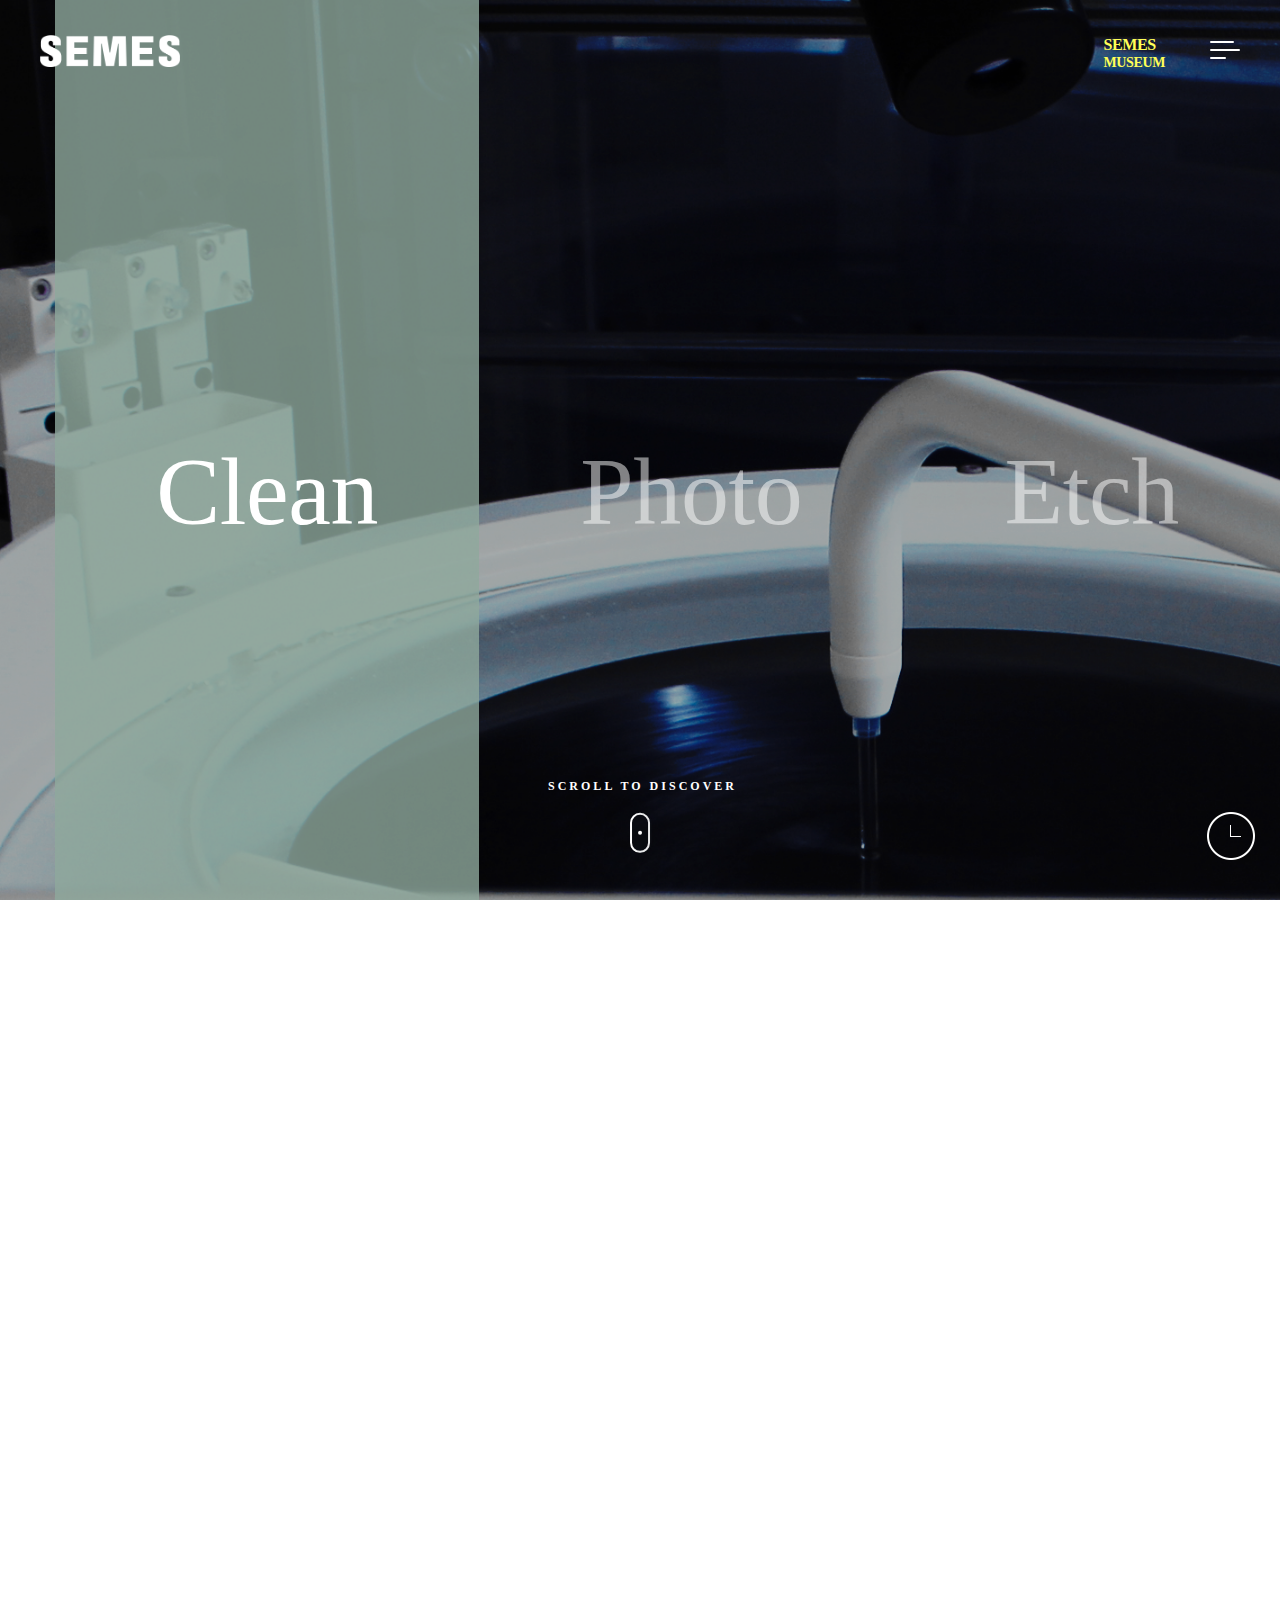
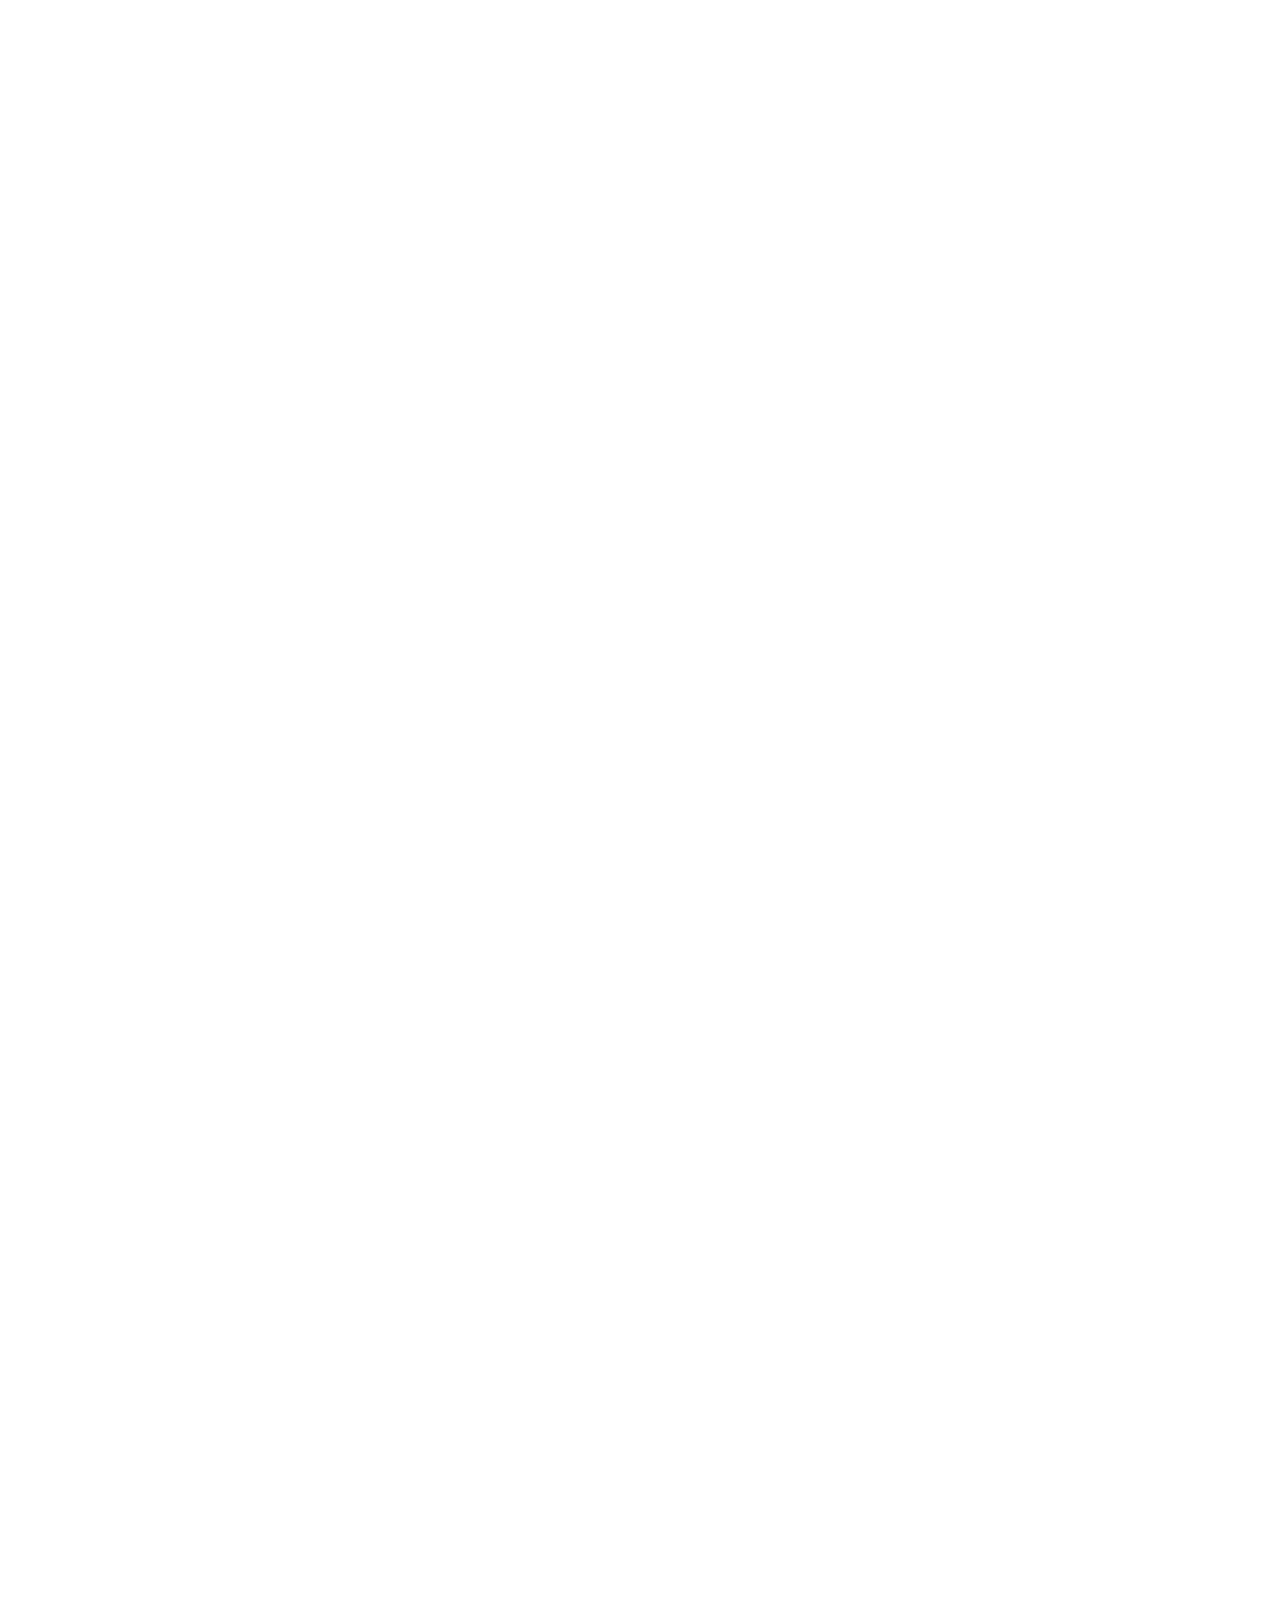
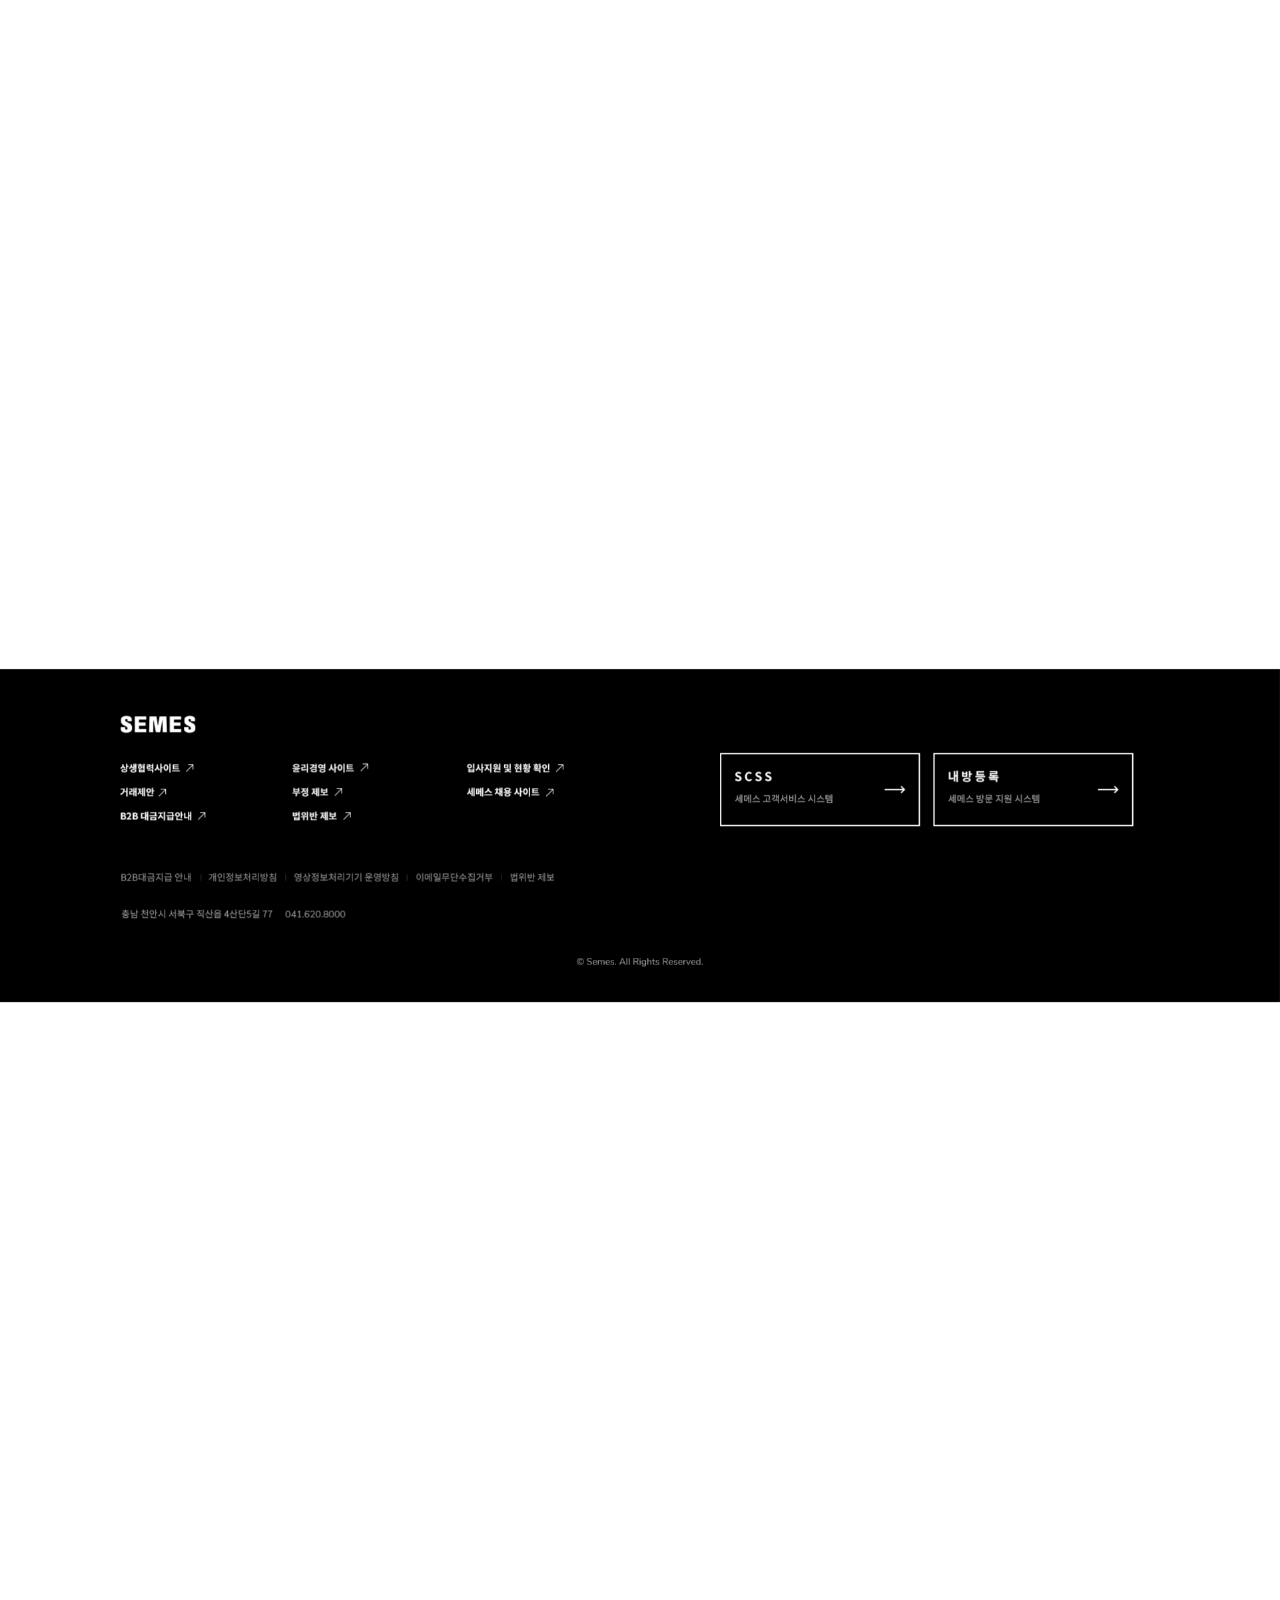
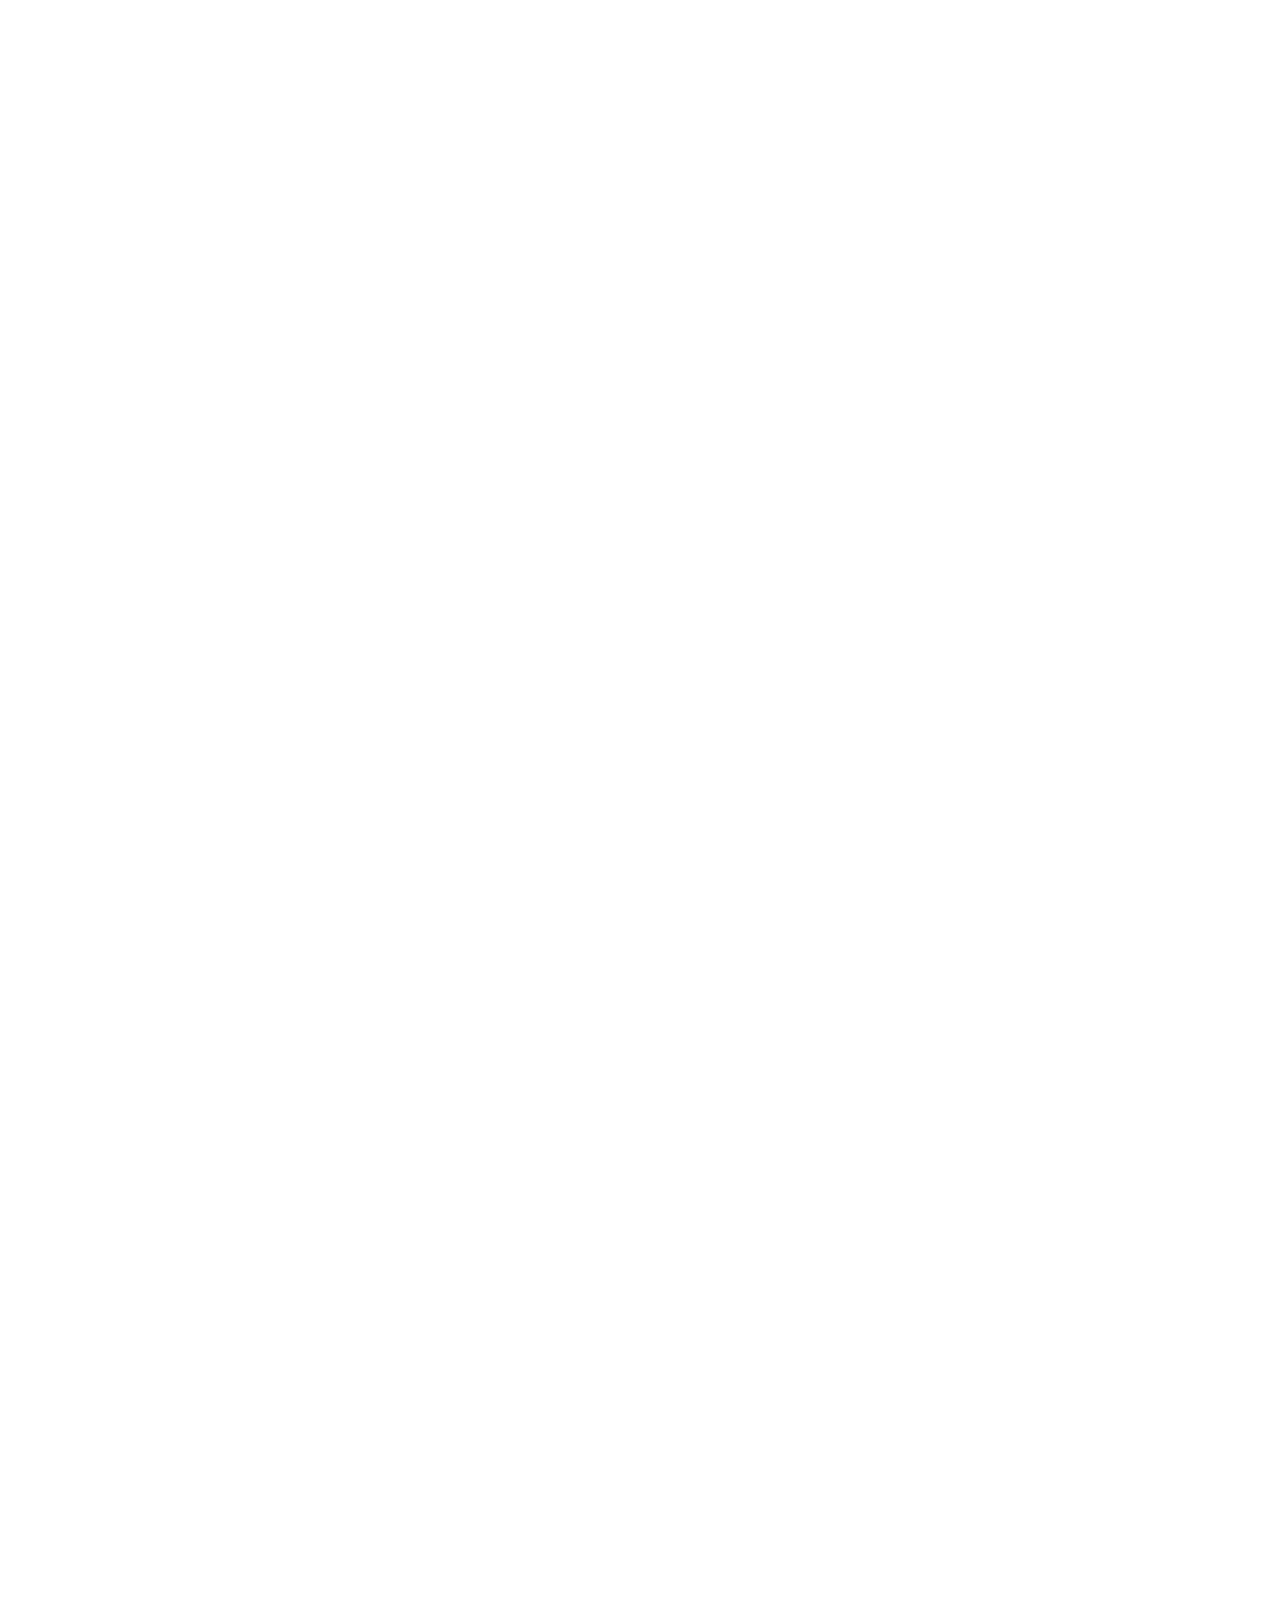
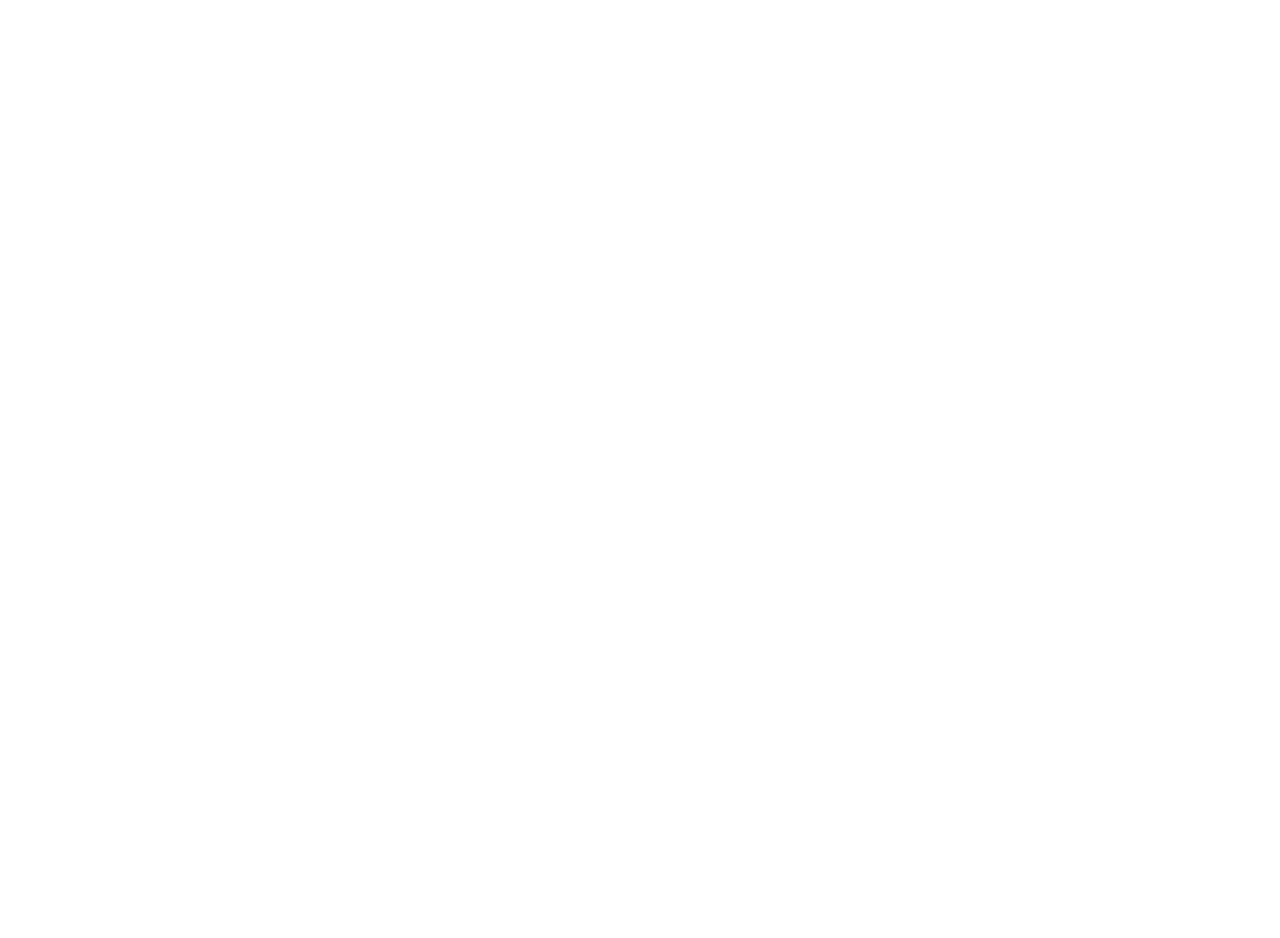
==== commit 6d82041c: "수정 커밋" ====
--- a/type_A/html/Product.html
+++ b/type_A/html/Product.html
@@ -131,23 +131,18 @@
                         <span></span>
                     </div>
                 </div>
-                <!-- <ul>
-                    <li>
-                        <a class="eng">Clean</a>
-                    </li>
-                    <li>
-                        <a class="eng">Photo</a>
-                    </li>
-                    <li>
-                        <a class="eng">Etch</a>
-                    </li>
-                </ul> -->
+                
+                <div class="scrollBtn">
+                    <span class="txt eng">SCROLL TO DISCOVER</span>
+                    <span class="mouse"></span>
+                </div>
+                <div class="visit"><img src="../resources/images/visit.png" alt=""></div>
             </section>
     
             <section class="sect_02">
                 <dl>
-                    <dt><img src="../resources/images/sect_02_desc_01.png" alt=""></dt>
-                    <dd><img src="../resources/images/sect_02_desc_02.png" alt=""></dd>
+                    <dt class="move"><img src="../resources/images/sect_02_desc_01.png" alt=""></dt>
+                    <dd class="move"><img src="../resources/images/sect_02_desc_02.png" alt=""></dd>
                 </dl>
             </section>
     
@@ -157,211 +152,118 @@
     
             <section class="sect_04">
                 <div class="tit">
-                    <h2 class="eng">Cleaning Equipment</h2>
-                    <p>세정장비</p>
-                </div>
-            </section>
-
-            <!-- <section class="equip">
-
-                <div class="sl_wrap01">
-
-                    <div class="sc_tab"><img src="../resources/images/product_slide_01_tab.png" alt="tab"></div>
-                    <div class="req"><a href="#"><img src="../resources/images/product_slide_request.png" alt="request"></a></div>
-                    <div class="info_btn"><a href="#"><img src="../resources/images/product_slide_info_btn.png" alt=""></a></div>
-
-                    <div class="swiper-container out_sl">
+                    <h2 class="eng move">Cleaning Equipment</h2>
+                    <p class="move">세정장비</p>
+                </div>
+            </section>
+
+            <section class="equip move">
+                <div class="sl_wrap">
+                    
+                    <div class="swiper-container">
                         <div class="swiper-wrapper">
-
-                            <div class="swiper-slide sl_01" data-title="INTRO">
-                                <div class="inner">
-                                    <div class="desc fl">
-                                        <dl>
-                                            <dt><img src="../resources/images/product_slide_01_dt.png" alt=""></dt>
-                                            <dd><img src="../resources/images/product_slide_01_dd.png" alt=""></dd>
-                                        </dl>
-                                        <a href="#" class="bro"><img src="../resources/images/product_slide_01_brochure.png" alt=""></a>
-                                    </div>
-                                    <div class="visual fr"><img src="../resources/images/product_slide_01_sc01.png" alt=""></div>
-                                </div>
-                            </div>
-                            
-                            <div class="swiper-slide sl_02" data-title="SPEC">
-                                <div class="desc"><img src="../resources/images/product_slide_01_sc02.png" alt=""></div>
-                            </div>
-                            
-                            <div class="swiper-slide sl_03" data-title="GALLERY">
-                                <div class="sl_03_wrap">
-                                    
-                                    <div class="swiper-container in_sl">
-                                        <div class="swiper-wrapper">
-                                            <div class="swiper-slide"><img src="../resources/images/product_slide_01_sc03_01.png" alt=""></div>
-                                            <div class="swiper-slide"><img src="../resources/images/product_slide_01_sc03_02.png" alt=""></div>
-                                            <div class="swiper-slide"><img src="../resources/images/product_slide_01_sc03_03.png" alt=""></div>
-                                            <div class="swiper-slide"><img src="../resources/images/product_slide_01_sc03_04.png" alt=""></div>
-                                        </div>
-                                    </div>
-                                    
-                                    <div class="in_sl_paging">
-                                        <div class="swiper-button-next in_sl"></div>
-                                        <div class="swiper-button-prev in_sl"></div>
-                                    </div>
-
-                                    <script>
-                                        var swiper = new Swiper('.sl_03 .sl_03_wrap .swiper-container.in_sl', {
-                                            autoHeight:'auto',
-                                            touchRatio: 0,
-                                            slidesPerView: 'auto',
-                                            spaceBetween: 2,
-                                            navigation: {
-                                                nextEl: '.sl_03 .sl_03_wrap .in_sl_paging .swiper-button-next',
-                                                prevEl: '.sl_03 .sl_03_wrap .in_sl_paging .swiper-button-prev',
-                                            },
-                                        });
-                                    </script>
-                                </div>
-                            </div>
-
+                            <div class="swiper-slide" data-title="SUPER CRYSTAL">
+                                <div class="desc">
+                                    <dl>
+                                        <dt><img src="../resources/images/product/slide_01_crystal_desc_01.png" alt=""></dt>
+                                        <dd><img src="../resources/images/product/slide_01_crystal_desc_02.png" alt=""></dd>
+                                    </dl>
+                                    <a href="#" class="bro_btn"><img src="../resources/images/product/slide_bro_btn.png" alt=""></a>
+                                </div>
+
+                                <div class="visual"><img src="../resources/images/product/slide_01_crystal_vsl.png" alt=""></div>
+
+                                <div class="info_btn">
+                                    <img class="open1" src="../resources/images/product/slide_info_btn.png" alt="">
+                                    <img class="close1" src="../resources/images/product/slide_info_close_btn.png" alt="">
+                                    <div class="pop" id="popUp1">
+                                        <img class="layer" src="../resources/images/product/slide_01_crystal_layerpop.png" alt="">
+                                    </div>
+                                </div>
+                            </div>
+
+                            <div class="swiper-slide "data-title="LOTUS">
+                                <div class="desc">
+                                    <dl>
+                                        <dt><img src="../resources/images/product/slide_02_lotus_desc_01.png" alt=""></dt>
+                                        <dd><img src="../resources/images/product/slide_02_lotus_desc_02.png" alt=""></dd>
+                                    </dl>
+                                    <a href="#" class="bro_btn"><img src="../resources/images/product/slide_bro_btn.png" alt=""></a>
+                                </div>
+                                <div class="visual"><img src="../resources/images/product/slide_02_lotus_vsl.png" alt=""></div>
+
+                                <div class="info_btn">
+                                    <img class="open2" src="../resources/images/product/slide_info_btn.png" alt="">
+                                    <img class="close2" src="../resources/images/product/slide_info_close_btn.png" alt="">
+                                    <div class="pop" id="popUp2">
+                                        <img class="layer" src="../resources/images/product/slide_02_lotus_layerpop.png" alt="">
+                                    </div>
+                                </div>
+                            </div>
+                            <div class="swiper-slide" data-title="BLUEICE PRIME">
+                                <div class="desc">
+                                    <dl>
+                                        <dt><img src="../resources/images/product/slide_03_prime_desc_01.png" alt=""></dt>
+                                        <dd><img src="../resources/images/product/slide_03_prime_desc_02.png" alt=""></dd>
+                                    </dl>
+                                    <a href="#" class="bro_btn"><img src="../resources/images/product/slide_bro_btn.png" alt=""></a>
+                                </div>
+                                <div class="visual"><img src="../resources/images/product/slide_03_prime_vsl.png" alt=""></div>
+
+                                <div class="info_btn">
+                                    <img class="open3" src="../resources/images/product/slide_info_btn.png" alt="">
+                                    <img class="close3" src="../resources/images/product/slide_info_close_btn.png" alt="">
+                                    <div class="pop" id="popUp3">
+                                        <img class="layer" src="../resources/images/product/slide_03_prime_layerpop.png" alt="">
+                                    </div>
+                                </div>
+                            </div>
+
+                            <div class="swiper-slide" data-title="IRIS PRIME">
+                                <div class="desc">
+                                    <dl>
+                                        <dt><img src="../resources/images/product/slide_04_iris_desc_01.png" alt=""></dt>
+                                        <dd><img src="../resources/images/product/slide_04_iris_desc_02.png" alt=""></dd>
+                                    </dl>
+                                    <a href="#" class="bro_btn"><img src="../resources/images/product/slide_bro_btn.png" alt=""></a>
+                                </div>
+                                <div class="visual"><img src="../resources/images/product/slide_04_iris_vsl.png" alt=""></div>
+
+                                <div class="info_btn">
+                                    <img class="open4"  src="../resources/images/product/slide_info_btn.png" alt="">
+                                    <img class="close4"  src="../resources/images/product/slide_info_close_btn.png" alt="">
+                                    <div class="pop" id="popUp4">
+                                        <img class="layer" src="../resources/images/product/slide_04_iris_layerpop.png" alt="">
+                                    </div>
+                                </div>
+                            </div>
                         </div>
                         
-                    </div>
-
-                    <div class="swiper-button-next out_sl"></div>
-                    <div class="swiper-button-prev out_sl"></div>
-
-                    <div class="swiper-pagination ns"></div>
+                        <div class="tit"><h2><img src="../resources/images/product/slide_tit.png" alt=""></h2></div>
+                        <div class="swiper-pagination"></div>
+                        <div class="req_btn"><img src="../resources/images/product/slide_req_btn.png" alt=""></div>
+                    </div>
 
                     <script>
-                        var titles = document.querySelectorAll('.equip .sl_wrap01 .swiper-container.out_sl .swiper-slide');
+                        var titles = document.querySelectorAll('.equip .swiper-slide');
                         var title = [];
                             titles.forEach(function(element) {
                                 title.push(element.dataset.title);
                             });
-    
-                        var swiper = new Swiper('.equip .sl_wrap01 .swiper-container.out_sl', {
-                            autoHeight: true,
-                            clickable:false,
-                            touchRatio: 0,
+
+                        var swiper = new Swiper('.equip .swiper-container', {
+                            direction: 'vertical',
+                            speed: 900,
+                            slidesPerView: 1,
+                            spaceBetween: 0,
+                            mousewheel: true,
                             pagination: {
-                                el: '.equip .sl_wrap01 .swiper-pagination',
+                                el: '.equip .swiper-pagination',
                                 clickable: true,
                                 renderBullet: function (index, className) {
                                     return '<span class="' + className + '">' + title[index] + '</span>';
                                 },
                             },
-                            navigation: {
-                                nextEl: '.equip .sl_wrap01 .swiper-button-next.out_sl',
-                                prevEl: '.equip .sl_wrap01 .swiper-button-prev.out_sl',
-                            },
-                        });
-                    </script>
-
-                </div>
-
-            </section> -->
-
-            <section class="equip">
-                <div class="sl_wrap">
-                    
-                    <div class="swiper-container">
-                        <div class="swiper-wrapper">
-                            <div class="swiper-slide">
-                                <div class="tab"><img src="../resources/images/product_slide_01_tab_01.png" alt=""></div>
-                                <div class="desc">
-                                    <dl>
-                                        <dt><img src="../resources/images/product/slide_01_crystal_desc_01.png" alt=""></dt>
-                                        <dd><img src="../resources/images/product/slide_01_crystal_desc_02.png" alt=""></dd>
-                                    </dl>
-                                    <a href="#" class="bro_btn"><img src="../resources/images/product/slide_bro_btn.png" alt=""></a>
-                                </div>
-
-                                <div class="visual"><img src="../resources/images/product/slide_01_crystal_vsl.png" alt=""></div>
-
-                                <div class="info_btn">
-                                    <img class="open1" src="../resources/images/product/slide_info_btn.png" alt="">
-                                    <img class="close1" src="../resources/images/product/slide_info_close_btn.png" alt="">
-                                    <div class="pop" id="popUp1">
-                                        <img class="layer" src="../resources/images/product/slide_01_crystal_layerpop.png" alt="">
-                                    </div>
-                                </div>
-
-                                <div class="req_btn"><img src="../resources/images/product/slide_req_btn.png" alt=""></div>
-                            </div>
-
-                            <div class="swiper-slide">
-                                <div class="tab"><img src="../resources/images/product_slide_02_tab.png" alt=""></div>
-                                <div class="desc">
-                                    <dl>
-                                        <dt><img src="../resources/images/product/slide_02_lotus_desc_01.png" alt=""></dt>
-                                        <dd><img src="../resources/images/product/slide_02_lotus_desc_02.png" alt=""></dd>
-                                    </dl>
-                                    <a href="#" class="bro_btn"><img src="../resources/images/product/slide_bro_btn.png" alt=""></a>
-                                </div>
-                                <div class="visual"><img src="../resources/images/product/slide_02_lotus_vsl.png" alt=""></div>
-
-                                <div class="info_btn">
-                                    <img class="open2" src="../resources/images/product/slide_info_btn.png" alt="">
-                                    <img class="close2" src="../resources/images/product/slide_info_close_btn.png" alt="">
-                                    <div class="pop" id="popUp2">
-                                        <img class="layer" src="../resources/images/product/slide_02_lotus_layerpop.png" alt="">
-                                    </div>
-                                </div>
-
-                                <div class="req_btn"><img src="../resources/images/product/slide_req_btn.png" alt=""></div>
-                            </div>
-                            <div class="swiper-slide">
-                                <div class="tab"><img src="../resources/images/product_slide_03_tab.png" alt=""></div>
-                                <div class="desc">
-                                    <dl>
-                                        <dt><img src="../resources/images/product/slide_03_prime_desc_01.png" alt=""></dt>
-                                        <dd><img src="../resources/images/product/slide_03_prime_desc_02.png" alt=""></dd>
-                                    </dl>
-                                    <a href="#" class="bro_btn"><img src="../resources/images/product/slide_bro_btn.png" alt=""></a>
-                                </div>
-                                <div class="visual"><img src="../resources/images/product/slide_03_prime_vsl.png" alt=""></div>
-
-                                <div class="info_btn">
-                                    <img class="open3" src="../resources/images/product/slide_info_btn.png" alt="">
-                                    <img class="close3" src="../resources/images/product/slide_info_close_btn.png" alt="">
-                                    <div class="pop" id="popUp3">
-                                        <img class="layer" src="../resources/images/product/slide_03_prime_layerpop.png" alt="">
-                                    </div>
-                                </div>
-
-                                <div class="req_btn"><img src="../resources/images/product/slide_req_btn.png" alt=""></div>
-                            </div>
-
-                            <div class="swiper-slide">
-                                <div class="tab"><img src="../resources/images/product_slide_04_tab.png" alt=""></div>
-                                <div class="desc">
-                                    <dl>
-                                        <dt><img src="../resources/images/product/slide_04_iris_desc_01.png" alt=""></dt>
-                                        <dd><img src="../resources/images/product/slide_04_iris_desc_02.png" alt=""></dd>
-                                    </dl>
-                                    <a href="#" class="bro_btn"><img src="../resources/images/product/slide_bro_btn.png" alt=""></a>
-                                </div>
-                                <div class="visual"><img src="../resources/images/product/slide_04_iris_vsl.png" alt=""></div>
-
-                                <div class="info_btn">
-                                    <img class="open4"  src="../resources/images/product/slide_info_btn.png" alt="">
-                                    <img class="close4"  src="../resources/images/product/slide_info_close_btn.png" alt="">
-                                    <div class="pop" id="popUp4">
-                                        <img class="layer" src="../resources/images/product/slide_04_iris_layerpop.png" alt="">
-                                    </div>
-                                </div>
-
-                                <div class="req_btn"><img src="../resources/images/product/slide_req_btn.png" alt=""></div>
-                            </div>
-                        </div>
-                    </div>
-
-                    <script>
-                        var swiper = new Swiper('.swiper-container', {
-                            direction: 'vertical',
-                            speed: 800,
-                            slidesPerView: 1,
-                            spaceBetween: 0,
-                            mousewheel: true,
                         });
                     </script>
                 </div>
@@ -371,14 +273,17 @@
                 <div class="bcg1"></div>
                 <div class="desc">
                     <ul>
-                        <li><a href="#"><img src="../resources/images/product/sect_06_desc_01.png" alt=""></a></li>
-                        <li><a href="#"><img src="../resources/images/product/sect_06_desc_02.png" alt=""></a></li>
+                        <li class="move left"><a href="#"><img src="../resources/images/product/sect_06_desc_01.png" alt=""></a></li>
+                        <li class="move right"><a href="#"><img src="../resources/images/product/sect_06_desc_02.png" alt=""></a></li>
                     </ul>
                 </div>
             </section>
         </main>
 
-        <footer><img src="../resources/images/product/footer.png" alt=""></footer>
+        <footer>
+            <img src="../resources/images/footer.png" alt="">
+            <div class="top_btn move"><img src="../resources/images/top_btn.png" alt=""></div>
+        </footer>
     </div>
     
 </body>
--- a/type_A/resources/css/sub.css
+++ b/type_A/resources/css/sub.css
@@ -5,26 +5,81 @@
 .ns{font-family: "Nunito Sans" !important;}
 
 .vsl{
-    width: 100%; height: 1000px;
+    width: 100%; height: 100vh;
     position: relative;
     background-image: url('../images/product/main_vsl_bg_01.png');
     background-repeat: no-repeat;
     background-size: cover;
+    transition: 0.6s ease-in-out;
 }
 .vsl .inner{display: block; width: auto; height: 100%; position: absolute; right: 0; top: 0; z-index: 0;}
 .vsl .inner:after{content: ''; display: block; visibility: hidden; clear: both;}
 .vsl .inner .cont{display: block; width: auto; height: 100%; float: left; position: relative; padding: 444px 101px 0; box-sizing: border-box;}
 .vsl .inner .cont h2{font-size: 96px; font-weight: 300; line-height: 1; color: #fff; opacity: 0.5; cursor: pointer; position: relative; z-index: 10;}
 .vsl .inner .cont h2.active{opacity: 1;}
-.vsl .inner .cont.clean h2.active + span{background:url('../images/product/main_vsl_clean_bg.png')}
-.vsl .inner .cont.photo h2.active + span{background:url('../images/product/main_vsl_photo_bg.png')}
-.vsl .inner .cont.etch h2.active + span{background:url('../images/product/main_vsl_etch_bg.png')}
+.vsl .inner .cont h2.active + span{transition: background 0.35s ease-in-out;}
+.vsl .inner .cont.clean h2.active + span{background:url('../images/product/main_vsl_clean_bg.png')no-repeat 0 0; background-size: cover;}
+.vsl .inner .cont.photo h2.active + span{background:url('../images/product/main_vsl_photo_bg.png')no-repeat 0 0; background-size: cover;}
+.vsl .inner .cont.etch h2.active + span{background:url('../images/product/main_vsl_etch_bg.png')no-repeat 0 0; background-size: cover;}
 .vsl .inner .cont span{display: block; width: 100%; height: 100%; position: absolute; left: 0; top: 0; z-index: 5;}
-/* .vsl ul{width: auto; height: 100%; position: absolute; right: 0; top: 0; z-index: 10;}
-.vsl ul:after{content: ''; display: block; visibility: hidden; clear: both;}
-.vsl ul li{display: block; float: left; width: auto; height: 100%; padding: 444px 102px 0; box-sizing: border-box; }
-.vsl ul li a{display: inline-block; font-size: 96px; font-weight: 300; line-height: 1; color: #fff; opacity: 0.5; cursor: pointer;}
-.vsl ul li a:hover{opacity: 1;} */
+.vsl .visit{display: block; width: 48px; height: 48px; position: absolute; right: 25px; bottom: 40px; z-index: 10;}
+.vsl .visit img{width: 100%;}
+.vsl .scrollBtn{
+    position: absolute; left: 50%; bottom: 10px; z-index: 10;
+    width: auto;
+    height: auto;
+    display: flex;
+    flex-direction: column;
+    align-items: center;
+    justify-content: center;
+    transform: translate(-50%, -50%);
+    /* opacity: 0; transform: translateY(100px); */
+}
+/* .on #mainPage .scrollBtn{opacity: 1; transform: translateY(0); transition: all 1.2s ease-in-out;} */
+.vsl .scrollBtn .txt {
+    font-family: "Nunito Sans";
+    font-size: 12px; font-weight: 600;
+    margin-bottom: 20px;
+    letter-spacing: 3px;
+    text-indent: 5px;
+    color: #ffffff;
+    animation: colorText 5s ease-out infinite, nudgeText 5s ease-out infinite;
+}
+
+.vsl .scrollBtn .mouse {
+    background: transparent;
+    position: relative;
+    width: 20px;
+    height: 40px;
+    background-size: 100% 100%;
+    border-radius: 100px;
+    background-size: 225%;
+    border: 2px solid #fff;
+    animation: nudgeMouse 5s ease-out infinite;
+}
+.vsl .scrollBtn .mouse:before,.scrollBtn .mouse:after {
+    content: "";
+    position: absolute;
+    top: 0;
+    right: 0;
+    bottom: 0;
+    left: 0;
+    margin: auto;
+}
+.vsl .scrollBtn .mouse:before {
+    width: 20px;
+    height: 40px;
+    background-color: #222a30;
+    opacity: .1;
+    border-radius: 100px;
+}
+.vsl .scrollBtn .mouse:after {
+    background-color: #ffffff;
+    width: 4px;
+    height: 4px;
+    border-radius: 100%;
+    animation: trackBallSlide 5s linear infinite;
+}
 
 .sect_02{
     width: 100%; padding: 160px 0 130px 530px; 
@@ -36,6 +91,7 @@
     position: absolute; left: -30px; top: -90px; z-index: 5;
     background: #000;
 }
+.sect_02 .move.active{transition-delay: 0.45s !important;}
 
 .sect_03{
     width: 100%; min-height: 600px; overflow: hidden;
@@ -49,18 +105,35 @@
 
 .sect_04{width: 100%; padding: 290px 0 35px;}
 .sect_04 .tit{width: 100%; display: block; text-align: center;}
-.sect_04 .tit:after{content: ''; display: block; width: 1px; height: 120px; margin:50px auto 0; background-color: #000;}
-.sect_04 .tit h2{margin-bottom: 30px; font-size: 48px; font-weight: 700; line-height: 1; letter-spacing: 3px; color: #000;}
+.sect_04 .tit h2{margin-bottom: 30px; font-size: 48px; font-weight: 700; line-height: 1; letter-spacing: 10px; color: #000;}
 .sect_04 .tit p{font-size: 18px; font-weight: 700; line-height: 1; color: #000;}
+.sect_04 .tit p:after{content: ''; display: block; width: 1px; height: 120px; margin:50px auto 0; background-color: #000;}
 
 .equip{width: 100%; height: 1000px;}
 .equip .sl_wrap{width: 100%; height: 100%;}
-.equip .sl_wrap .swiper-container{width: 100%; height: 100%;}
+.equip .sl_wrap .swiper-container{width: 100%; height: 100%; position: relative;}
+.equip .sl_wrap .swiper-container .tit{position: absolute; left: 180px; top: 80px; z-index: 10;}
+.equip .sl_wrap .swiper-container .swiper-pagination{
+    width: auto; height: 52px; display: block; border-radius: 50px; box-sizing: border-box; border: 2px solid #d0d0d0;
+    position: absolute; top: 60px; left: 50%; right: unset; z-index: 10;
+    transform: translateX(-50%);
+}
+.equip .sl_wrap .swiper-container .swiper-pagination .swiper-pagination-bullet{
+    width: auto; height: auto; display: inline-block; margin: 0; padding: 17px 26px;
+    font-family: "Nunito Sans !important"; font-size: 14px; font-weight: 700; color: #666666; line-height: 1;
+    background: none; opacity: 1; border-radius: 50px;
+}
+.equip .sl_wrap .swiper-pagination-bullet.swiper-pagination-bullet-active{background: #838990 !important; color: #fff !important;}
+.equip .sl_wrap .swiper-container .req_btn{position: absolute; right: 40px; bottom: 40px; z-index: 10; cursor: pointer;}
+
 .equip .sl_wrap .swiper-container .swiper-slide{
     width: 100%; height: 1000px; padding: 397px 0 0 180px;
-    position: relative; background: url('../images/product/slide_bg.png')no-repeat 0 0; background-size: cover;
-}
-.equip .sl_wrap .swiper-container .swiper-slide .tab{width: 100%; display: block; position: absolute; top: 60px; left: 180px; z-index: 10;}
+    position: relative;  background-size: cover;
+}
+.equip .sl_wrap .swiper-container .swiper-slide:nth-child(odd){background: url('../images/product/slide_bg.png')no-repeat 0 0;}
+.equip .sl_wrap .swiper-container .swiper-slide:nth-child(even){background: #fff;}
+
+
 .equip .sl_wrap .swiper-container .swiper-slide .info_btn{position: absolute; left: 40px; bottom: 40px; z-index: 10; cursor: pointer;}
 .equip .sl_wrap .swiper-container .swiper-slide .info_btn .close1{display: none; position: absolute; left: 0; bottom: 0; z-index: 10; cursor: pointer;}
 .equip .sl_wrap .swiper-container .swiper-slide .info_btn .close2{display: none; position: absolute; left: 0; bottom: 0; z-index: 10; cursor: pointer;}
@@ -68,12 +141,59 @@
 .equip .sl_wrap .swiper-container .swiper-slide .info_btn .close4{display: none; position: absolute; left: 0; bottom: 0; z-index: 10; cursor: pointer;}
 .equip .sl_wrap .swiper-container .swiper-slide .info_btn .pop{display: none; position: absolute; left: 0; bottom: 55px; z-index: 10;}
 
-.equip .sl_wrap .swiper-container .swiper-slide .req_btn{position: absolute; right: 40px; bottom: 40px; z-index: 10; cursor: pointer;}
-
-.equip .sl_wrap .swiper-container .swiper-slide .desc{display: block;}
-.equip .sl_wrap .swiper-container .swiper-slide .desc dl dt{display:block; margin-bottom: 62px;}
-.equip .sl_wrap .swiper-container .swiper-slide .desc .bro_btn{display:block; margin-top: 57px;}
-.equip .sl_wrap .swiper-container .swiper-slide .visual{display: block; width: 1160px; position: absolute; top: 0; right: 0; z-index: 5;}
+
+.equip .sl_wrap .swiper-container .swiper-slide .desc{
+    display: block; opacity: 0; transform: translateX(-150px); transition: 1.2s ease-in-out;
+}
+.equip .sl_wrap .swiper-container .swiper-slide-active .desc{
+    opacity: 1; transform: translateX(0);
+}
+.equip .sl_wrap .swiper-container .swiper-slide-prev .desc{
+    opacity: 0; transform: translate(0, -140px); transition: 1.4s ease-in-out;
+}
+
+.equip .sl_wrap .swiper-container .swiper-slide .desc dl dt{
+    display:block; margin-bottom: 62px; 
+    opacity: 0; transform: translateX(-120px);
+    transition: 1.2s ease-in-out 0.3s;
+}
+.equip .sl_wrap .swiper-container .swiper-slide-active .desc dl dt{
+    opacity: 1;
+    transform: translateY(0);
+}
+
+.equip .sl_wrap .swiper-container .swiper-slide .desc dl dd{
+    opacity: 0; transform: translateX(-120px);
+    transition: 1.2s ease-in-out 0.5s;
+}
+.equip .sl_wrap .swiper-container .swiper-slide-active .desc dl dd{
+    opacity: 1;
+    transform: translateY(0);
+}
+
+.equip .sl_wrap .swiper-container .swiper-slide .desc .bro_btn{
+    display:block; margin-top: 57px; 
+    opacity: 0; 
+    transform: translateX(-120px);
+    transition: 1.2s ease-in-out 0.7s;
+
+}
+.equip .sl_wrap .swiper-container .swiper-slide-active .desc .bro_btn{
+    opacity: 1;
+    transform: translateY(0);
+}
+
+
+.equip.move.active .sl_wrap .swiper-container .swiper-slide .visual{
+    display: block; width: 1160px; position: absolute; top: 0; right: 0; z-index: 5;
+    opacity: 0; transform: translateX(200px); transition: 1.6s ease-in-out;
+}
+.equip.move.active .sl_wrap .swiper-container .swiper-slide-active .visual{
+    opacity: 1; transform: translateX(0);
+}
+.equip.move.active .sl_wrap .swiper-container .swiper-slide-prev .visual{
+    opacity: 0; transform: translate(0, -140px); transition: 1.6s ease-in-out;
+}
 
 .sect_06{
     width: 100%; height: 220px; overflow: hidden; position: relative;
@@ -87,50 +207,210 @@
 .sect_06 ul:after{content: ''; display: block; visibility: hidden; clear: both;}
 .sect_06 ul li{float: left; width: 50%; height: 100%; padding-top: 96px; text-align: center; box-sizing: border-box;}
 .sect_06 ul li a{display: block;}
-/* .equip .sl_wrap01{width: 100%; height: 100%; position: relative;}
-.equip .sl_wrap01 .sc_tab{position: absolute; left: 180px; top: 60px; z-index: 10;}
-.equip .sl_wrap01 .req{position: absolute; bottom: 40px; right: 40px; z-index: 10;}
-.equip .sl_wrap01 .info_btn{position: absolute; left: 40px; bottom: 40px; z-index: 10;}
-
-.swiper-button-next.out_sl, .swiper-button-prev.out_sl{color: #000 !important;}
-.swiper-button-next.swiper-button-disabled.out_sl, .swiper-button-prev.swiper-button-disabled.out_sl{opacity: 0;}
-
-.equip .sl_wrap01 .swiper-pagination{width: auto; bottom: 60px; left: 180px; z-index: 10;}
-.equip .sl_wrap01 .swiper-pagination-bullet{
-    width: auto; height: auto; margin: 0 20px 0 0; padding: 20px 100px 0 0;
-    border-radius:0; background: none; border-top: 2px solid #000;
-    font-size: 16px; font-weight: 700; line-height: 1; color: #000;
-}
-.equip .sl_wrap01 .swiper-pagination-bullet-active{border-radius: 0;}
-
-.equip .sl_wrap01 .swiper-container{width: 100%; height: 100%;}
-.equip .sl_wrap01 .swiper-container .swiper-slide{width: 100%; height: 100%; position: relative;}
-.equip .sl_wrap01 .swiper-container .swiper-slide.sl_01{background: url('../images/product_slide_01_bg.png')no-repeat 0 0; background-size: cover;}
-
-.equip .sl_wrap01 .swiper-container .swiper-slide.sl_01 .inner{display: block;}
-.equip .sl_wrap01 .swiper-container .swiper-slide.sl_01 .inner:after{content: ''; display: block; visibility: hidden; clear: both;}
-.equip .sl_wrap01 .swiper-container .swiper-slide.sl_01 .inner .desc{display: block; padding: 395px 0 0 180px;}
-.equip .sl_wrap01 .swiper-container .swiper-slide.sl_01 .inner .desc dl{display: inline-block; margin-bottom: 55px;}
-.equip .sl_wrap01 .swiper-container .swiper-slide.sl_01 .inner .desc dl dt{margin-bottom: 60px;}
-.equip .sl_wrap01 .swiper-container .swiper-slide.sl_01 .inner .desc .bro{display: block;}
-
-.equip .sl_wrap01 .swiper-container .swiper-slide.sl_02{background: url('../images/product_slide_01_sc02_bg.png')no-repeat 0 0; background-size: cover;}
-.equip .sl_wrap01 .swiper-container .swiper-slide.sl_02 .desc{position: absolute; top: 205px; left: 235px; z-index: 10;}
-
-.equip .sl_wrap01 .swiper-container .swiper-slide.sl_03 .sl_03_wrap{width: 1740px; position: absolute; right: 0; top: 217px; z-index: 10;}
-.equip .sl_wrap01 .swiper-container .swiper-slide.sl_03 .sl_03_wrap .swiper-container .swiper-slide{width: 560px !important; height: auto !important;}
-
-.equip .sl_wrap01 .swiper-container .swiper-slide.sl_03 .sl_03_wrap .in_sl_paging{width: 96px; height: 12px; position: absolute; bottom: -45px; right: 78px; z-index: 15;}
-
-.equip .sl_wrap01 .swiper-container .swiper-slide.sl_03 .sl_03_wrap .in_sl_paging .swiper-button-next,
-.equip .sl_wrap01 .swiper-container .swiper-slide.sl_03 .sl_03_wrap .in_sl_paging .swiper-button-prev{display: block; width: 31px; height: 12px; top: 22px;}
-
-.equip .sl_wrap01 .swiper-container .swiper-slide.sl_03 .sl_03_wrap .in_sl_paging .swiper-button-next{right: 0;}
-.equip .sl_wrap01 .swiper-container .swiper-slide.sl_03 .sl_03_wrap .in_sl_paging .swiper-button-prev{left: 0;}
-.equip .sl_wrap01 .swiper-container .swiper-slide.sl_03 .sl_03_wrap .in_sl_paging .swiper-button-prev:after{transform: rotate(180deg);}
-
-.equip .sl_wrap01 .swiper-container .swiper-slide.sl_03 .sl_03_wrap .in_sl_paging .swiper-button-next:after,
-.equip .sl_wrap01 .swiper-container .swiper-slide.sl_03 .sl_03_wrap .in_sl_paging .swiper-button-prev:after{
-    content: ''; display: block; width: 31px; height:12px;
-    background: url('../images/product_slide_01_sc03_right_arrow.png')no-repeat 0 0; background-size: 100%;
-} */
+
+
+.move{opacity: 0; transform: translateY(130px);}
+.move.right{opacity: 0; transform: translateX(150px);}
+.move.left{opacity: 0; transform: translateX(-150px);}
+.move.left.active{
+    opacity:1 !important;
+    transform:translateX(0) !important;
+    -webkit-transform:translateX(0);
+    -ms-transform:translateX(0);
+    transition:all 1.2s !important;
+    -webkit-transition:all 1.2s;
+    -ms-transition:all 1.2s;
+}
+.move.right.active{
+    opacity:1 !important;
+    transform:translateX(0) !important;
+    -webkit-transform:translateX(0);
+    -ms-transform:translateX(0);
+    transition:all 1.2s !important;
+    -webkit-transition:all 1.2s;
+    -ms-transition:all 1.2s;
+}
+.move.active{
+    opacity:1 !important;
+    transform:translateY(0) !important;
+    -webkit-transform:translateY(0);
+    -ms-transform:translateY(0);
+    transition:all 1.2s !important;
+    -webkit-transition:all 1.2s;
+    -ms-transition:all 1.2s;
+}
+
+footer{width: 100%; position: relative;}
+footer img{width: 100%;}
+footer .top_btn{position: absolute; width: 48px; height: 48px; cursor: pointer; right: 24px; top: -68px; z-index: 10;}
+/* animation keyframes */
+@keyframes colorSlide {
+    0% {
+        background-position: 0% 100%;
+    }
+    20% {
+        background-position: 0% 0%;
+    }
+    21% {
+        background-color: transparent;
+    }
+    29.99% {
+        background-color: #ffffff;
+        background-position: 0% 0%;
+    }
+    30% {
+        background-color: transparent;
+        background-position: 0% 100%;
+    }
+    50% {
+        background-position: 0% 0%;
+    }
+    51% {
+        background-color: transparent;
+    }
+    59.99% {
+        background-color: #ffffff;
+        background-position: 0% 0%;
+    }
+    60% {
+        background-color: transparent;
+        background-position: 0% 100%;
+    }
+    80% {
+        background-position: 0% 0%;
+    }
+    81% {
+        background-color: transparent;
+    }
+    89.99%, 100% {
+        background-color: #ffffff;
+    }
+}
+@keyframes trackBallSlide {
+    0% {
+        opacity: 1;
+        transform: scale(1) translateY(-10px);
+    }
+    6% {
+        opacity: 1;
+        transform: scale(0.9) translateY(5px);
+    }
+    14% {
+        opacity: 0;
+        transform: scale(0.4) translateY(20px);
+    }
+    15%, 19% {
+        opacity: 0;
+        transform: scale(0.4) translateY(-10px);
+    }
+    28%, 29.99% {
+        opacity: 1;
+        transform: scale(1) translateY(-10px);
+    }
+    30% {
+        opacity: 1;
+        transform: scale(1) translateY(-10px);
+    }
+    36% {
+        opacity: 1;
+        transform: scale(0.9) translateY(5px);
+    }
+    44% {
+        opacity: 0;
+        transform: scale(0.4) translateY(20px);
+    }
+    45%, 49% {
+        opacity: 0;
+        transform: scale(0.4) translateY(-10px);
+    }
+    58%, 59.99% {
+        opacity: 1;
+        transform: scale(1) translateY(-10px);
+    }
+    60% {
+        opacity: 1;
+        transform: scale(1) translateY(-10px);
+    }
+    66% {
+        opacity: 1;
+        transform: scale(0.9) translateY(5px);
+    }
+    74% {
+        opacity: 0;
+        transform: scale(0.4) translateY(20px);
+    }
+    75%, 79% {
+        opacity: 0;
+        transform: scale(0.4) translateY(-10px);
+    }
+    88%, 100% {
+        opacity: 1;
+        transform: scale(1) translateY(-10px);
+    }
+}
+@keyframes nudgeMouse {
+    0% {
+        transform: translateY(0);
+    }
+    20% {
+        transform: translateY(8px);
+    }
+    30% {
+        transform: translateY(0);
+    }
+    50% {
+        transform: translateY(8px);
+    }
+    60% {
+        transform: translateY(0);
+    }
+    80% {
+        transform: translateY(8px);
+    }
+    90% {
+        transform: translateY(0);
+    }
+}
+@keyframes nudgeText {
+    0% {
+        transform: translateY(0);
+    }
+    20% {
+        transform: translateY(2px);
+    }
+    30% {
+        transform: translateY(0);
+    }
+    50% {
+        transform: translateY(2px);
+    }
+    60% {
+        transform: translateY(0);
+    }
+    80% {
+        transform: translateY(2px);
+    }
+    90% {
+        transform: translateY(0);
+    }
+}
+@keyframes colorText {
+    21% {
+        color: #4e5559;
+    }
+    30% {
+        color: #ffffff;
+    }
+    51% {
+        color: #4e5559;
+    }
+    60% {
+        color: #ffffff;
+    }
+    81% {
+        color: #4e5559;
+    }
+    90% {
+        color: #ffffff;
+    }
+}